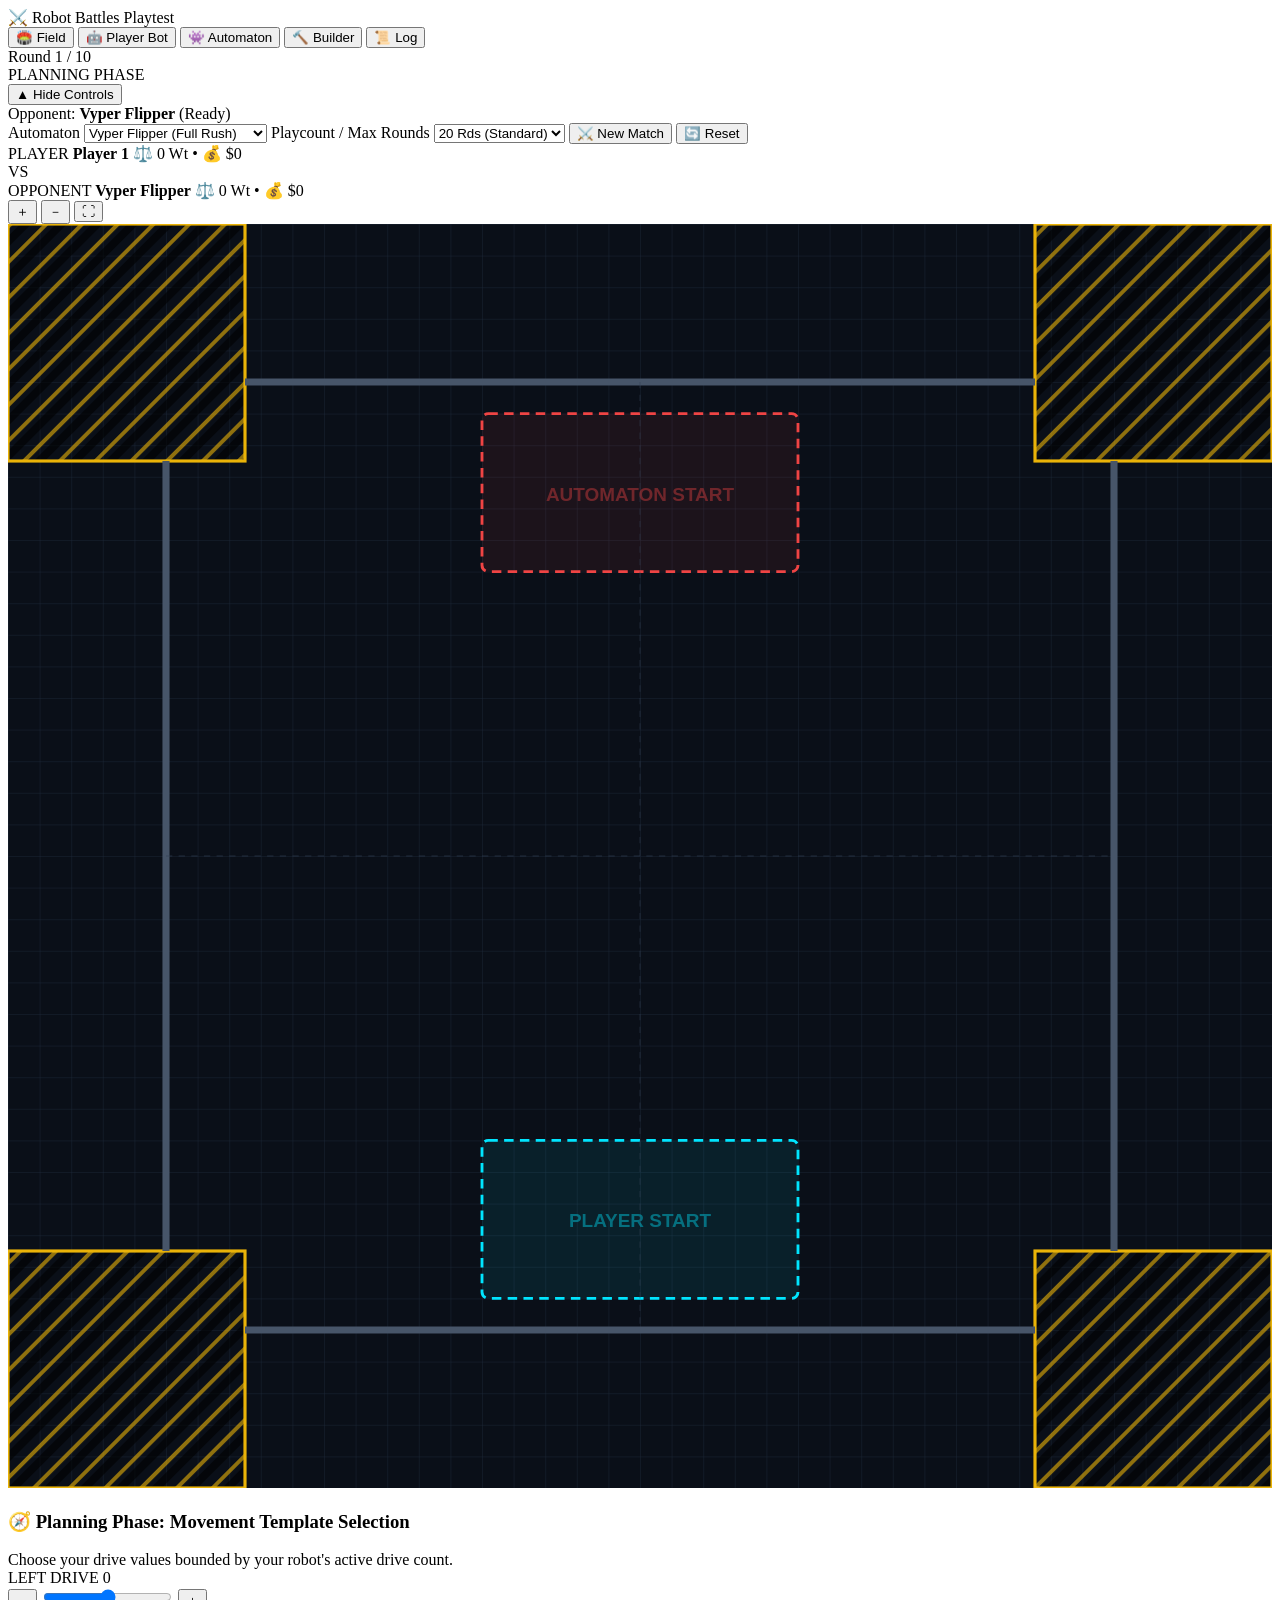
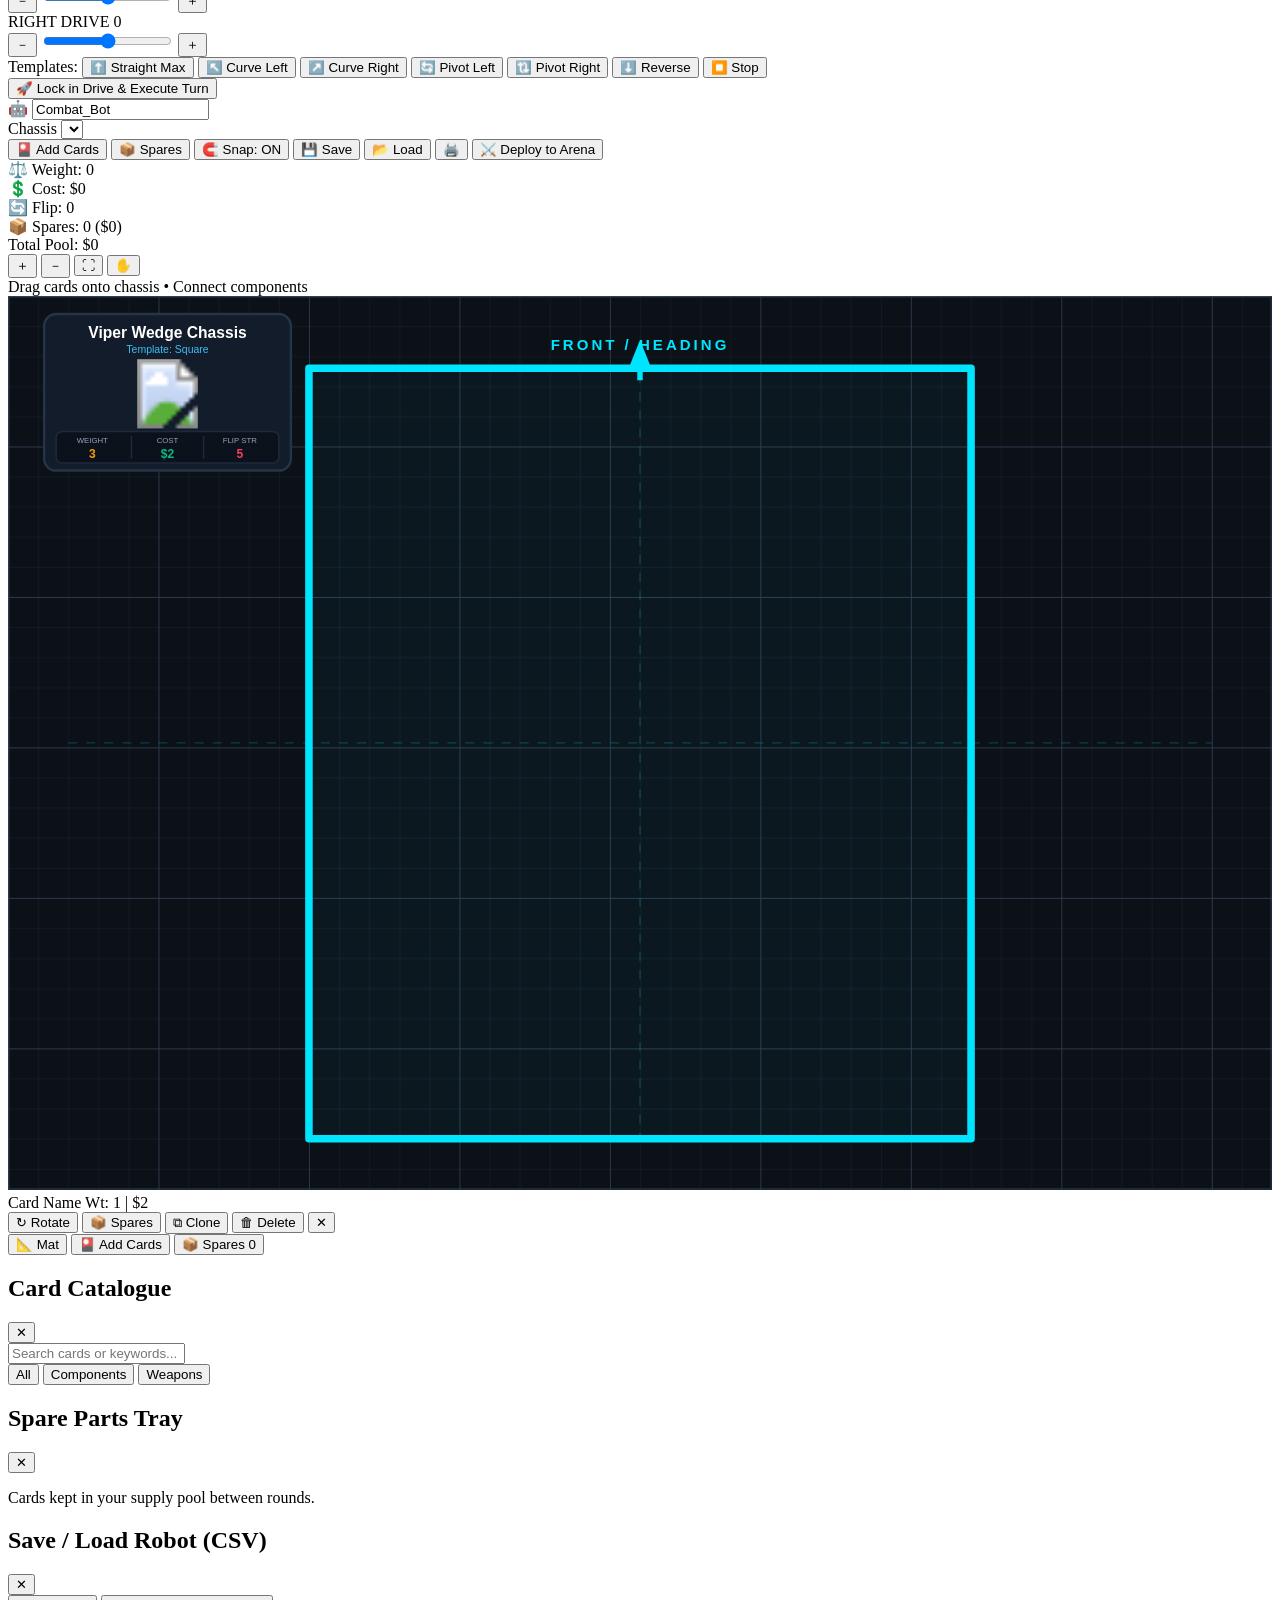
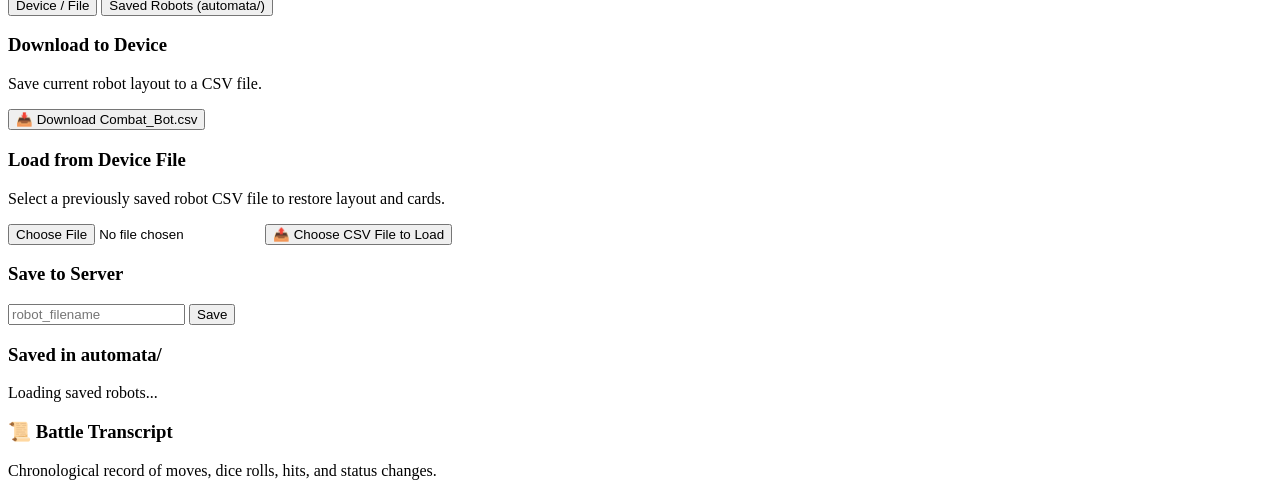
==== playtest/server/static/index.html @ 4a30fa42 "Set match turn count to 20 by default and remove spin up counters when weapon becomes inactive" ====
<!DOCTYPE html>
<html lang="en">
<head>
  <meta charset="UTF-8">
  <meta name="viewport" content="width=device-width, initial-scale=1.0, maximum-scale=1.0, user-scalable=no, viewport-fit=cover">
  <meta name="theme-color" content="#0a0e17">
  <meta name="mobile-web-app-capable" content="yes">
  <meta name="apple-mobile-web-app-capable" content="yes">
  <meta name="apple-mobile-web-app-status-bar-style" content="black-translucent">
  <title>Robot Battles - Combat Robotics Playtest</title>
  <link rel="stylesheet" href="/builder.css">
  <link rel="stylesheet" href="/app.css">
</head>
<body>
  <div id="app" class="app-shell">

    <!-- Top Navigation Bar -->
    <header class="app-header">
      <div class="brand-zone">
        <span class="brand-badge">⚔️ Robot Battles</span>
        <span class="brand-sub">Playtest</span>
      </div>

      <nav class="nav-tabs" id="main-nav">
        <button class="nav-tab active" data-tab="arena">
          <span class="tab-icon">🏟️</span>
          <span class="tab-label">Field</span>
        </button>
        <button class="nav-tab" data-tab="player-robot">
          <span class="tab-icon">🤖</span>
          <span class="tab-label">Player Bot</span>
        </button>
        <button class="nav-tab" data-tab="automaton-robot">
          <span class="tab-icon">👾</span>
          <span class="tab-label">Automaton</span>
        </button>
        <button class="nav-tab" data-tab="builder">
          <span class="tab-icon">🔨</span>
          <span class="tab-label">Builder</span>
        </button>
        <button class="nav-tab" data-tab="log">
          <span class="tab-icon">📜</span>
          <span class="tab-label">Log</span>
        </button>
      </nav>
    </header>

    <!-- Main Views Container -->
    <main class="main-content">

      <!-- ==================== TAB 1: ARENA (FIELD) ==================== -->
      <section class="tab-view active" id="view-arena">
        <!-- Match Status Ribbon -->
        <div class="arena-match-ribbon">
          <div class="ribbon-col">
            <span class="ribbon-round" id="hud-round">Round 1 / 10</span>
            <div id="hud-status">
              <span class="badge badge-success">PLANNING PHASE</span>
            </div>
            <button id="btn-toggle-top-bar" class="btn btn-sm btn-ghost btn-toggle-top" title="Toggle match setup controls">▲ Hide Controls</button>
          </div>

          <div class="ribbon-banner" id="hud-auto-banner">
            <span>Opponent: <strong>Vyper Flipper</strong> (Ready)</span>
          </div>

          <div class="ribbon-actions">
            <label for="auto-select" class="sr-only">Automaton</label>
            <select id="auto-select" class="select-sm" title="Choose Automaton Opponent">
              <option value="Vyper_flipper">Vyper Flipper (Full Rush)</option>
              <option value="Vyper_Spinner">Vyper Spinner (Spin Up)</option>
              <option value="Beater_wide">Beater Wide (Balanced)</option>
              <option value="Nightwing_wide">Nightwing Wide (Balanced)</option>
              <option value="Chonk">Chonk (Spin Up)</option>
            </select>
            <label for="playcount-select" class="sr-only">Playcount / Max Rounds</label>
            <select id="playcount-select" class="select-sm" title="Playcount / Maximum Rounds (Development)">
              <option value="1">1 Rd</option>
              <option value="2">2 Rds</option>
              <option value="3">3 Rds</option>
              <option value="5">5 Rds</option>
              <option value="10">10 Rds</option>
              <option value="15">15 Rds</option>
              <option value="20" selected>20 Rds (Standard)</option>
              <option value="custom">Custom...</option>
            </select>
            <button id="btn-new-match" class="btn btn-sm btn-primary" title="Start new match">⚔️ New Match</button>
            <button id="btn-reset-match" class="btn btn-sm btn-ghost" title="Reset match">🔄 Reset</button>
          </div>
        </div>

        <!-- Match Combatants Specs Bar: Weight, Cost & Inversion Status -->
        <div class="arena-match-bots-bar" id="hud-bots-bar">
          <div class="bot-badge bot-badge-player">
            <div class="bot-info-line">
              <span class="bot-tag bot-tag-p">PLAYER</span>
              <strong class="bot-name" id="hud-pname">Player 1</strong>
              <span class="bot-specs" id="hud-pspecs">⚖️ 0 Wt • 💰 $0</span>
            </div>
            <span class="badge badge-warning pulse-badge" id="hud-pinverted" style="display:none;">⚠️ INVERTED</span>
          </div>
          <div class="match-vs-tag">VS</div>
          <div class="bot-badge bot-badge-auto">
            <div class="bot-info-line">
              <span class="bot-tag bot-tag-a">OPPONENT</span>
              <strong class="bot-name" id="hud-aname">Vyper Flipper</strong>
              <span class="bot-specs" id="hud-aspecs">⚖️ 0 Wt • 💰 $0</span>
            </div>
            <span class="badge badge-warning pulse-badge" id="hud-ainverted" style="display:none;">⚠️ INVERTED</span>
          </div>
        </div>

        <!-- The Arena Stage (800mm x 800mm SVG) -->
        <div class="arena-viewport">
          <div class="arena-zoom-controls">
            <button id="btn-arena-zoom-in" class="btn-zoom" title="Zoom In" aria-label="Zoom In">＋</button>
            <button id="btn-arena-zoom-out" class="btn-zoom" title="Zoom Out" aria-label="Zoom Out">－</button>
            <button id="btn-arena-zoom-fit" class="btn-zoom" title="Fit Arena" aria-label="Fit Arena">⛶</button>
          </div>
          <svg id="arena-svg" viewBox="0 0 800 800" preserveAspectRatio="xMidYMid meet">
            <defs>
              <!-- Floor Grid Pattern -->
              <pattern id="arena-grid-10" width="20" height="20" patternUnits="userSpaceOnUse">
                <path d="M 20 0 L 0 0 0 20" fill="none" stroke="#1e293b" stroke-width="0.5"/>
              </pattern>
              <!-- Hazard Yellow Hatch Pattern -->
              <pattern id="hazard-hatch" width="16" height="16" patternTransform="rotate(45 0 0)" patternUnits="userSpaceOnUse">
                <line x1="0" y1="0" x2="0" y2="16" stroke="#eab308" stroke-width="5" />
                <line x1="8" y1="0" x2="8" y2="16" stroke="#000000" stroke-width="5" />
              </pattern>
              <!-- Robot Heading Markers -->
              <marker id="arrow-player" viewBox="0 0 10 10" refX="5" refY="5" markerWidth="6" markerHeight="6" orient="auto-start-reverse">
                <path d="M 0 1 L 10 5 L 0 9 z" fill="#00e5ff"/>
              </marker>
              <marker id="arrow-automaton" viewBox="0 0 10 10" refX="5" refY="5" markerWidth="6" markerHeight="6" orient="auto-start-reverse">
                <path d="M 0 1 L 10 5 L 0 9 z" fill="#f43f5e"/>
              </marker>
            </defs>

            <!-- 1. Background Arena Floor -->
            <rect x="0" y="0" width="800" height="800" fill="#0a0f18" />
            <rect x="0" y="0" width="800" height="800" fill="url(#arena-grid-10)" />

            <!-- 2. Hazard Pit Zones (4 Yellow Hatched Corners) -->
            <rect x="0" y="0" width="150" height="150" fill="url(#hazard-hatch)" opacity="0.6"/>
            <rect x="650" y="0" width="150" height="150" fill="url(#hazard-hatch)" opacity="0.6"/>
            <rect x="0" y="650" width="150" height="150" fill="url(#hazard-hatch)" opacity="0.6"/>
            <rect x="650" y="650" width="150" height="150" fill="url(#hazard-hatch)" opacity="0.6"/>

            <!-- Pit Outlines -->
            <rect x="0" y="0" width="150" height="150" fill="none" stroke="#eab308" stroke-width="2"/>
            <rect x="650" y="0" width="150" height="150" fill="none" stroke="#eab308" stroke-width="2"/>
            <rect x="0" y="650" width="150" height="150" fill="none" stroke="#eab308" stroke-width="2"/>
            <rect x="650" y="650" width="150" height="150" fill="none" stroke="#eab308" stroke-width="2"/>

            <!-- 3. Red Starting Deployment Zones -->
            <rect x="300" y="120" width="200" height="100" fill="rgba(239, 68, 68, 0.08)" stroke="#ef4444" stroke-width="1.8" stroke-dasharray="6,4" rx="4"/>
            <text x="400" y="175" fill="rgba(239, 68, 68, 0.4)" font-size="12" font-family="sans-serif" font-weight="bold" text-anchor="middle">AUTOMATON START</text>

            <rect x="300" y="580" width="200" height="100" fill="rgba(0, 229, 255, 0.08)" stroke="#00e5ff" stroke-width="1.8" stroke-dasharray="6,4" rx="4"/>
            <text x="400" y="635" fill="rgba(0, 229, 255, 0.4)" font-size="12" font-family="sans-serif" font-weight="bold" text-anchor="middle">PLAYER START</text>

            <!-- 4. Arena Perimeter Walls (Solid Black Lines with Corner Openings) -->
            <line x1="150" y1="100" x2="650" y2="100" stroke="#475569" stroke-width="4.5" />
            <line x1="150" y1="700" x2="650" y2="700" stroke="#475569" stroke-width="4.5" />
            <line x1="100" y1="150" x2="100" y2="650" stroke="#475569" stroke-width="4.5" />
            <line x1="700" y1="150" x2="700" y2="650" stroke="#475569" stroke-width="4.5" />

            <line x1="400" y1="100" x2="400" y2="700" stroke="#334155" stroke-width="0.8" stroke-dasharray="4,4" opacity="0.4"/>
            <line x1="100" y1="400" x2="700" y2="400" stroke="#334155" stroke-width="0.8" stroke-dasharray="4,4" opacity="0.4"/>

            <!-- Dynamic SVG Layers -->
            <g id="layer-templates"></g>
            <g id="layer-ghosts"></g>
            <g id="layer-robots"></g>
            <g id="layer-effects"></g>

          </svg>
        </div>

        <!-- Turn Planning Dock -->
        <div class="turn-planning-dock">
          <div class="planning-header">
            <h3>🧭 Planning Phase: Movement Template Selection</h3>
            <span class="planning-hint">Choose your drive values bounded by your robot's active drive count.</span>
          </div>

          <div class="drive-inputs-grid">
            <!-- Left Drive Control -->
            <div class="drive-control-box">
              <div class="drive-box-head">
                <span class="drive-side-label">LEFT DRIVE</span>
                <span class="drive-number-badge" id="left-drive-val">0</span>
              </div>
              <div class="stepper-row">
                <button class="btn-stepper" id="btn-left-minus">－</button>
                <input type="range" id="left-drive-slider" class="drive-slider" min="-3" max="3" value="0" step="1">
                <button class="btn-stepper" id="btn-left-plus">＋</button>
              </div>
            </div>

            <!-- Right Drive Control -->
            <div class="drive-control-box">
              <div class="drive-box-head">
                <span class="drive-side-label">RIGHT DRIVE</span>
                <span class="drive-number-badge" id="right-drive-val">0</span>
              </div>
              <div class="stepper-row">
                <button class="btn-stepper" id="btn-right-minus">－</button>
                <input type="range" id="right-drive-slider" class="drive-slider" min="-3" max="3" value="0" step="1">
                <button class="btn-stepper" id="btn-right-plus">＋</button>
              </div>
            </div>
          </div>

          <!-- Quick Template Preset Tracks -->
          <div class="presets-row">
            <span class="preset-label">Templates:</span>
            <button class="btn-preset" data-preset="forward">⬆️ Straight Max</button>
            <button class="btn-preset" data-preset="curve-left">↖️ Curve Left</button>
            <button class="btn-preset" data-preset="curve-right">↗️ Curve Right</button>
            <button class="btn-preset" data-preset="pivot-left">🔄 Pivot Left</button>
            <button class="btn-preset" data-preset="pivot-right">🔃 Pivot Right</button>
            <button class="btn-preset" data-preset="reverse">⬇️ Reverse</button>
            <button class="btn-preset" data-preset="stop">⏹️ Stop</button>
          </div>

          <!-- Execute Button -->
          <div class="execute-row">
            <button id="btn-execute-turn" class="btn btn-big btn-primary">
              🚀 Lock in Drive & Execute Turn
            </button>
          </div>
        </div>
      </section>

      <!-- ==================== TAB 2: PLAYER BOT ==================== -->
      <section class="tab-view" id="view-player-robot">
        <div id="player-robot-container" class="robot-view-scroll"></div>
      </section>

      <!-- ==================== TAB 3: AUTOMATON BOT ==================== -->
      <section class="tab-view" id="view-automaton-robot">
        <div id="automaton-robot-container" class="robot-view-scroll"></div>
      </section>

      <!-- ==================== TAB 4: BUILDER (EMBEDDED STANDALONE BUILDER) ==================== -->
      <section class="tab-view" id="view-builder">
        <div class="embedded-builder-root">
          <!-- Builder Top Bar -->
          <header class="top-bar">
            <div class="top-row-main">
              <div class="brand-zone">
                <span class="brand-icon">🤖</span>
                <input type="text" id="robot-name-input" class="robot-name-input" value="Combat_Bot" placeholder="Robot Name" spellcheck="false" title="Robot Name">
              </div>

              <div class="chassis-selector-zone">
                <label for="chassis-select" class="sr-only">Chassis</label>
                <select id="chassis-select" class="chassis-select" title="Choose Chassis Template"></select>
              </div>

              <div class="header-actions">
                <button id="btn-top-catalogue" class="btn btn-tool" title="Open Card Catalogue">
                  <span class="icon">🎴</span>
                  <span class="label">Add Cards</span>
                </button>
                <button id="btn-top-spares" class="btn btn-tool" title="Open Spare Parts Tray">
                  <span class="icon">📦</span>
                  <span class="label">Spares</span>
                </button>
                <button id="btn-snap-toggle" class="btn btn-tool active" title="Toggle Grid Snapping">
                  <span class="icon">🧲</span>
                  <span class="label">Snap: ON</span>
                </button>
                <button id="btn-save-modal" class="btn btn-secondary" title="Save Robot CSV">
                  <span class="icon">💾</span>
                  <span class="label">Save</span>
                </button>
                <button id="btn-load-modal" class="btn btn-secondary" title="Load Robot CSV">
                  <span class="icon">📂</span>
                  <span class="label">Load</span>
                </button>
                <button id="btn-print-sheet" class="btn btn-icon-only" title="Open Printable A3 Mat">
                  🖨️
                </button>
                <!-- Dedicated Deploy to Arena Button -->
                <button id="btn-deploy-to-arena" class="btn btn-primary btn-deploy-arena" title="Deploy robot directly to battle">
                  ⚔️ Deploy to Arena
                </button>
              </div>
            </div>

            <!-- Live Stats Ticker -->
            <div class="stats-bar">
              <div class="stat-badge stat-weight" title="Active Robot Weight (Chassis + Placed Cards)">
                <span class="stat-icon">⚖️</span>
                <span class="stat-label">Weight:</span>
                <span id="stat-weight-val" class="stat-value">0</span>
              </div>
              <div class="stat-badge stat-cost" title="Active Robot Cost (Chassis + Placed Cards)">
                <span class="stat-icon">💲</span>
                <span class="stat-label">Cost:</span>
                <span id="stat-cost-val" class="stat-value">$0</span>
              </div>
              <div class="stat-badge stat-flip" title="Chassis Flip Strength">
                <span class="stat-icon">🔄</span>
                <span class="stat-label">Flip:</span>
                <span id="stat-flip-val" class="stat-value">0</span>
              </div>
              <div class="stat-badge stat-spares" id="badge-spares-toggle" title="Click to open Spare Parts Tray">
                <span class="stat-icon">📦</span>
                <span class="stat-label">Spares:</span>
                <span id="stat-spares-count" class="stat-value">0</span>
                <span id="stat-spares-cost" class="stat-sub">($0)</span>
              </div>
              <div class="stat-badge stat-deck-total" title="Total Budget (Active Cost + Spares Cost)">
                <span class="stat-label">Total Pool:</span>
                <span id="stat-total-pool-val" class="stat-value">$0</span>
              </div>
            </div>
          </header>

          <!-- Main Workspace: Interactive A3 Mat Viewport -->
          <div class="workspace-area">
            <div id="canvas-container" class="canvas-container">
              <!-- Floating Canvas Controls -->
              <div class="canvas-controls">
                <button id="btn-zoom-in" class="ctrl-btn" title="Zoom In">＋</button>
                <button id="btn-zoom-out" class="ctrl-btn" title="Zoom Out">－</button>
                <button id="btn-zoom-fit" class="ctrl-btn" title="Fit A3 Sheet">⛶</button>
                <button id="btn-pan-toggle" class="ctrl-btn" title="Toggle Pan Mode">✋</button>
              </div>

              <!-- Touch/Hint info overlay -->
              <div id="hint-overlay" class="hint-overlay">
                <span>Drag cards onto chassis • Connect components</span>
              </div>

              <!-- The Interactive SVG Stage representing A3 Landscape (420mm x 297mm) -->
              <svg id="mat-svg" class="mat-svg" viewBox="0 0 420 297" preserveAspectRatio="xMidYMid meet">
                <defs>
                  <pattern id="ui-grid-10" width="10" height="10" patternUnits="userSpaceOnUse">
                    <path d="M 10 0 L 0 0 0 10" fill="none" stroke="#253041" stroke-width="0.3" opacity="0.7"/>
                  </pattern>
                  <pattern id="ui-grid-50" width="50" height="50" patternUnits="userSpaceOnUse">
                    <rect width="50" height="50" fill="url(#ui-grid-10)"/>
                    <path d="M 50 0 L 0 0 0 50" fill="none" stroke="#334155" stroke-width="0.6" opacity="0.8"/>
                  </pattern>
                  <marker id="arrow-front" viewBox="0 0 10 10" refX="5" refY="5" markerWidth="6" markerHeight="6" orient="auto-start-reverse">
                    <path d="M 0 1 L 10 5 L 0 9 z" fill="#00e5ff"/>
                  </marker>
                  <filter id="card-shadow" x="-10%" y="-10%" width="125%" height="125%">
                    <feDropShadow dx="0" dy="1.5" stdDeviation="1.5" flood-color="#000000" flood-opacity="0.6"/>
                  </filter>
                  <filter id="conn-glow" x="-20%" y="-20%" width="140%" height="140%">
                    <feDropShadow dx="0" dy="0" stdDeviation="2.5" flood-color="#10b981" flood-opacity="0.9"/>
                  </filter>
                </defs>

                <!-- A3 Sheet Background Layer -->
                <g id="layer-sheet">
                  <rect id="sheet-bg" x="0" y="0" width="420" height="297" fill="#0c1017" stroke="#1e293b" stroke-width="1.2"/>
                  <rect id="sheet-grid" x="0" y="0" width="420" height="297" fill="url(#ui-grid-50)"/>
                  <line x1="210" y1="20" x2="210" y2="280" stroke="#00e5ff" stroke-width="0.3" stroke-dasharray="3,3" opacity="0.3"/>
                  <line x1="20" y1="148.5" x2="400" y2="148.5" stroke="#00e5ff" stroke-width="0.3" stroke-dasharray="3,3" opacity="0.3"/>
                </g>

                <!-- Chassis Template Shape Layer -->
                <g id="layer-chassis">
                  <polygon id="chassis-poly" points="100,24 320,24 320,280 100,280" fill="rgba(0, 229, 255, 0.04)" stroke="#00e5ff" stroke-width="2.5" stroke-linejoin="round"/>
                  <g id="chassis-heading" transform="translate(210, 20)">
                    <line x1="0" y1="8" x2="0" y2="0" stroke="#00e5ff" stroke-width="1.8" marker-end="url(#arrow-front)"/>
                    <text x="0" y="-2" fill="#00e5ff" font-family="sans-serif" font-size="5" font-weight="bold" text-anchor="middle" letter-spacing="1">FRONT / HEADING</text>
                  </g>
                  <g id="chassis-plate" transform="translate(12, 6)">
                    <rect x="0" y="0" width="82" height="52" rx="4" fill="#131c2a" stroke="#253549" stroke-width="0.8"/>
                    <text id="plate-name" x="41" y="8" fill="#ffffff" font-family="sans-serif" font-size="5.2" font-weight="bold" text-anchor="middle">Viper Wedge Chassis</text>
                    <text id="plate-template" x="41" y="13" fill="#38bdf8" font-family="sans-serif" font-size="3.5" text-anchor="middle">Template: Square</text>
                    <image id="plate-image" href="/components/kits_and_chassis/viper-combat-robot-kit-base.jpg" x="4" y="15" width="74" height="23" preserveAspectRatio="xMidYMid meet"/>
                    <g transform="translate(4, 39)">
                      <rect x="0" y="0" width="74" height="10.5" rx="2" fill="#0c121c" stroke="#1e293b" stroke-width="0.5"/>
                      <text x="12" y="4" fill="#94a3b8" font-family="sans-serif" font-size="2.6" text-anchor="middle">WEIGHT</text>
                      <text id="plate-weight" x="12" y="8.8" fill="#f59e0b" font-family="sans-serif" font-size="4" font-weight="bold" text-anchor="middle">3</text>
                      <line x1="25" y1="1.5" x2="25" y2="9" stroke="#1e293b" stroke-width="0.5"/>
                      <text x="37" y="4" fill="#94a3b8" font-family="sans-serif" font-size="2.6" text-anchor="middle">COST</text>
                      <text id="plate-cost" x="37" y="8.8" fill="#10b981" font-family="sans-serif" font-size="4" font-weight="bold" text-anchor="middle">$2</text>
                      <line x1="49" y1="1.5" x2="49" y2="9" stroke="#1e293b" stroke-width="0.5"/>
                      <text x="61" y="4" fill="#94a3b8" font-family="sans-serif" font-size="2.6" text-anchor="middle">FLIP STR</text>
                      <text id="plate-flip" x="61" y="8.8" fill="#f43f5e" font-family="sans-serif" font-size="4" font-weight="bold" text-anchor="middle">5</text>
                    </g>
                  </g>
                </g>

                <!-- Touching Connections Layer -->
                <g id="layer-connections"></g>

                <!-- Placed Cards Layer -->
                <g id="layer-cards"></g>

                <!-- Selection & Drag Feedback Layer -->
                <g id="layer-interaction"></g>
              </svg>
            </div>

            <!-- Selected Card Floating Inspector -->
            <div id="card-inspector" class="card-inspector hidden">
              <div class="inspector-card-info">
                <span id="inspector-card-name" class="inspector-title">Card Name</span>
                <span id="inspector-card-stats" class="inspector-meta">Wt: 1 | $2</span>
              </div>
              <div class="inspector-actions">
                <button id="btn-rotate-card" class="btn btn-action" title="Rotate 90 Degrees Clockwise">
                  <span class="icon">↻</span>
                  <span class="label">Rotate</span>
                </button>
                <button id="btn-to-spares" class="btn btn-action" title="Move Card to Spare Parts Tray">
                  <span class="icon">📦</span>
                  <span class="label">Spares</span>
                </button>
                <button id="btn-dup-card" class="btn btn-action" title="Duplicate Card">
                  <span class="icon">⧉</span>
                  <span class="label">Clone</span>
                </button>
                <button id="btn-del-card" class="btn btn-danger" title="Remove Card">
                  <span class="icon">🗑</span>
                  <span class="label">Delete</span>
                </button>
                <button id="btn-close-inspector" class="btn btn-icon-only" title="Deselect">
                  ✕
                </button>
              </div>
            </div>
          </div>

          <!-- Bottom Navigation Bar for Builder Drawers -->
          <nav class="bottom-nav">
            <button id="tab-btn-canvas" class="nav-tab active">
              <span class="tab-icon">📐</span>
              <span class="tab-label">Mat</span>
            </button>
            <button id="tab-btn-catalogue" class="nav-tab">
              <span class="tab-icon">🎴</span>
              <span class="tab-label">Add Cards</span>
            </button>
            <button id="tab-btn-spares" class="nav-tab">
              <span class="tab-icon">📦</span>
              <span class="tab-label">Spares</span>
              <span id="nav-spares-badge" class="nav-badge">0</span>
            </button>
          </nav>

          <!-- Card Catalogue Drawer -->
          <aside id="drawer-catalogue" class="drawer">
            <div class="drawer-header">
              <div class="drawer-title-row">
                <h2>Card Catalogue</h2>
                <button id="btn-close-catalogue" class="btn btn-icon-only drawer-close-btn" title="Close Catalogue">✕</button>
              </div>
              <div class="drawer-filter-bar">
                <input type="text" id="card-search-input" class="search-input" placeholder="Search cards or keywords..." spellcheck="false">
                <div class="category-pills">
                  <button class="pill-btn active" data-category="all">All</button>
                  <button class="pill-btn" data-category="component">Components</button>
                  <button class="pill-btn" data-category="weapon">Weapons</button>
                </div>
              </div>
            </div>
            <div id="catalogue-list" class="drawer-content card-grid"></div>
          </aside>

          <!-- Spare Parts Drawer -->
          <aside id="drawer-spares" class="drawer">
            <div class="drawer-header">
              <div class="drawer-title-row">
                <h2>Spare Parts Tray</h2>
                <button id="btn-close-spares" class="btn btn-icon-only drawer-close-btn" title="Close Spares">✕</button>
              </div>
              <p class="drawer-subtitle">Cards kept in your supply pool between rounds.</p>
            </div>
            <div id="spares-list" class="drawer-content spares-grid"></div>
          </aside>

          <!-- Save / Load Modal Dialog -->
          <div id="modal-storage" class="modal-backdrop hidden">
            <div class="modal-box">
              <div class="modal-header">
                <h2 id="modal-storage-title">Save / Load Robot (CSV)</h2>
                <button id="btn-close-modal" class="btn btn-icon-only" title="Close Dialog">✕</button>
              </div>
              <div class="modal-tabs">
                <button id="tab-file-ops" class="modal-tab-btn active">Device / File</button>
                <button id="tab-server-ops" class="modal-tab-btn">Saved Robots (automata/)</button>
              </div>

              <!-- Tab 1: File import/export -->
              <div id="panel-file-ops" class="modal-panel active">
                <div class="file-op-section">
                  <h3>Download to Device</h3>
                  <p>Save current robot layout to a CSV file.</p>
                  <button id="btn-download-csv" class="btn btn-primary btn-block">
                    📥 Download <span id="download-filename-lbl">Combat_Bot.csv</span>
                  </button>
                </div>

                <div class="file-op-section">
                  <h3>Load from Device File</h3>
                  <p>Select a previously saved robot CSV file to restore layout and cards.</p>
                  <input type="file" id="file-upload-input" accept=".csv,text/csv" class="hidden-file-input">
                  <button id="btn-trigger-upload" class="btn btn-secondary btn-block">
                    📤 Choose CSV File to Load
                  </button>
                </div>
              </div>

              <!-- Tab 2: Server automata/ directory -->
              <div id="panel-server-ops" class="modal-panel">
                <div class="server-save-section">
                  <h3>Save to Server</h3>
                  <div class="save-input-row">
                    <input type="text" id="server-save-name" placeholder="robot_filename" class="text-input" spellcheck="false">
                    <button id="btn-server-save" class="btn btn-primary">Save</button>
                  </div>
                </div>

                <div class="server-list-section">
                  <h3>Saved in automata/</h3>
                  <div id="saved-robots-list" class="saved-robots-list">
                    <div class="empty-notice">Loading saved robots...</div>
                  </div>
                </div>
              </div>
            </div>
          </div>
        </div>
      </section>

      <!-- ==================== TAB 5: COMBAT LOG ==================== -->
      <section class="tab-view" id="view-log">
        <div class="log-panel-header">
          <h3>📜 Battle Transcript</h3>
          <span class="log-subtitle">Chronological record of moves, dice rolls, hits, and status changes.</span>
        </div>
        <div id="combat-log-container" class="combat-log-list"></div>
      </section>

    </main>
  </div>

  <script type="module" src="/js/app.js"></script>
</body>
</html>
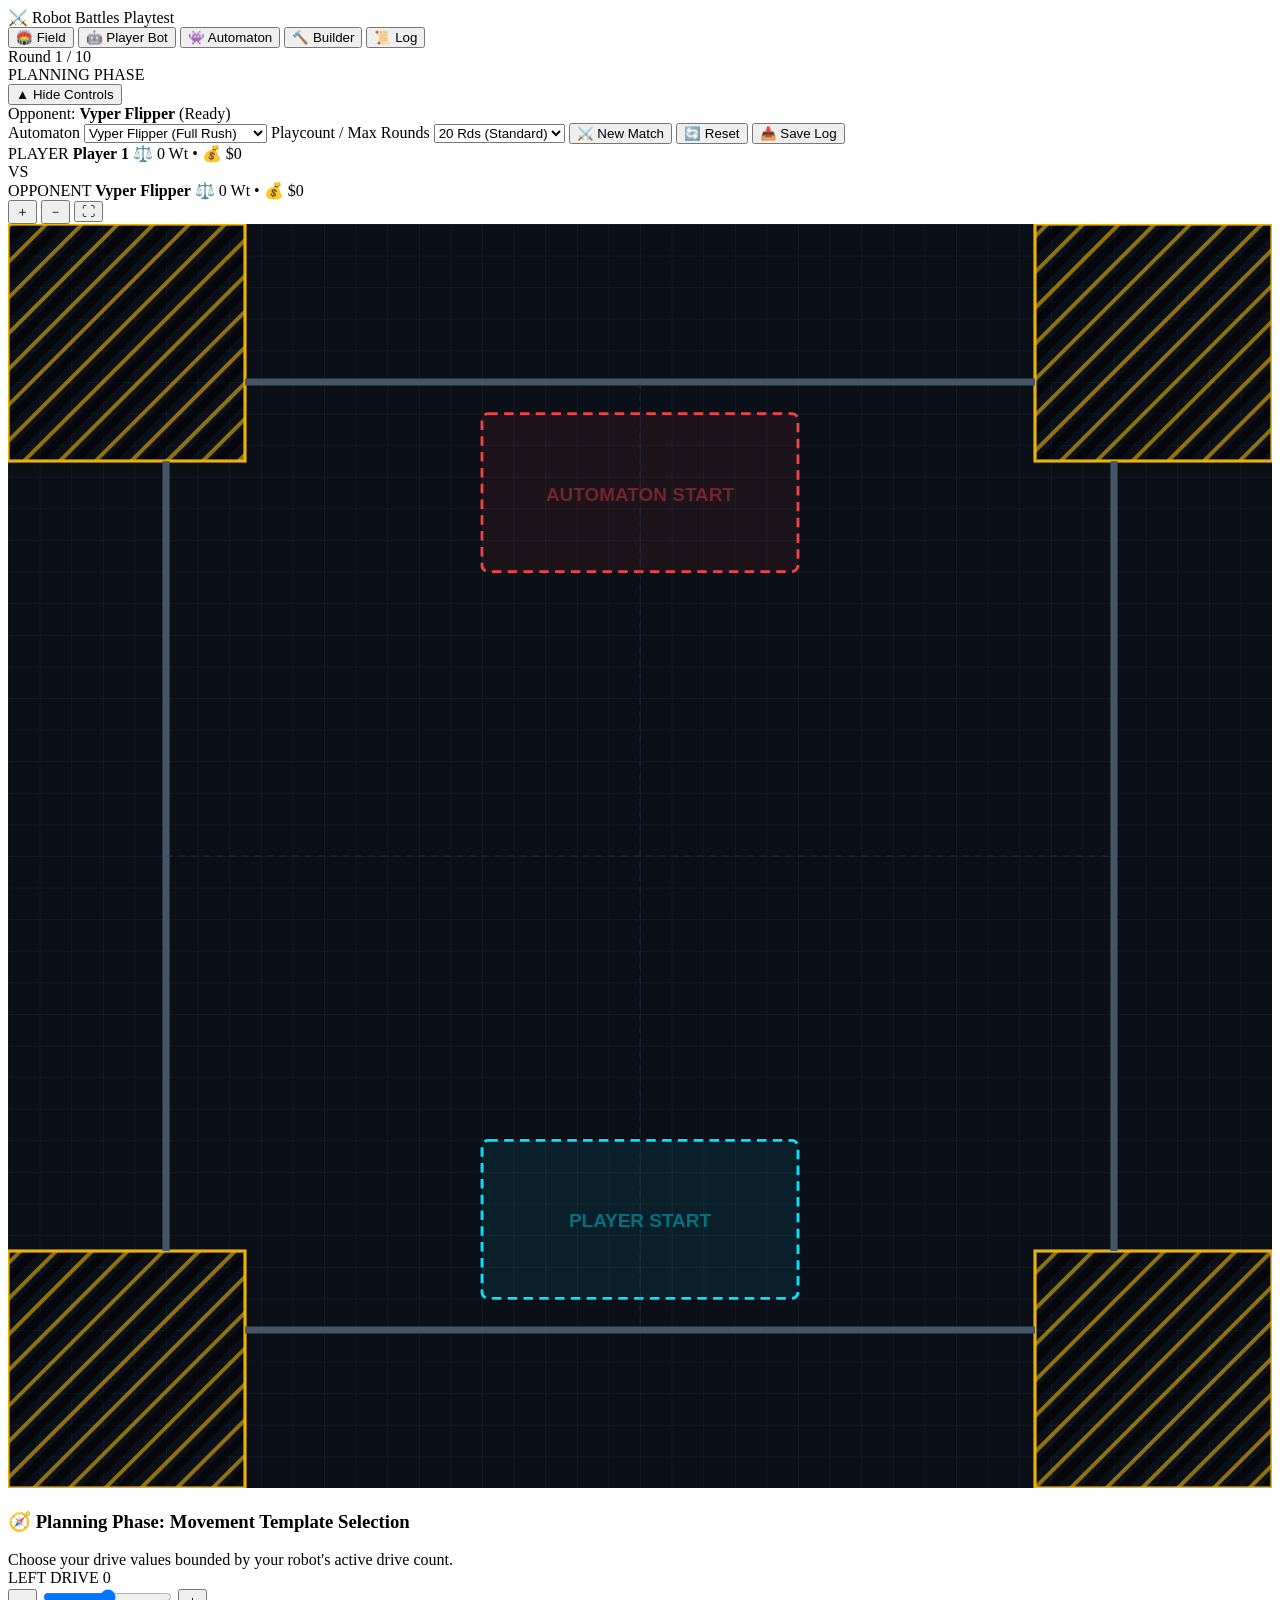
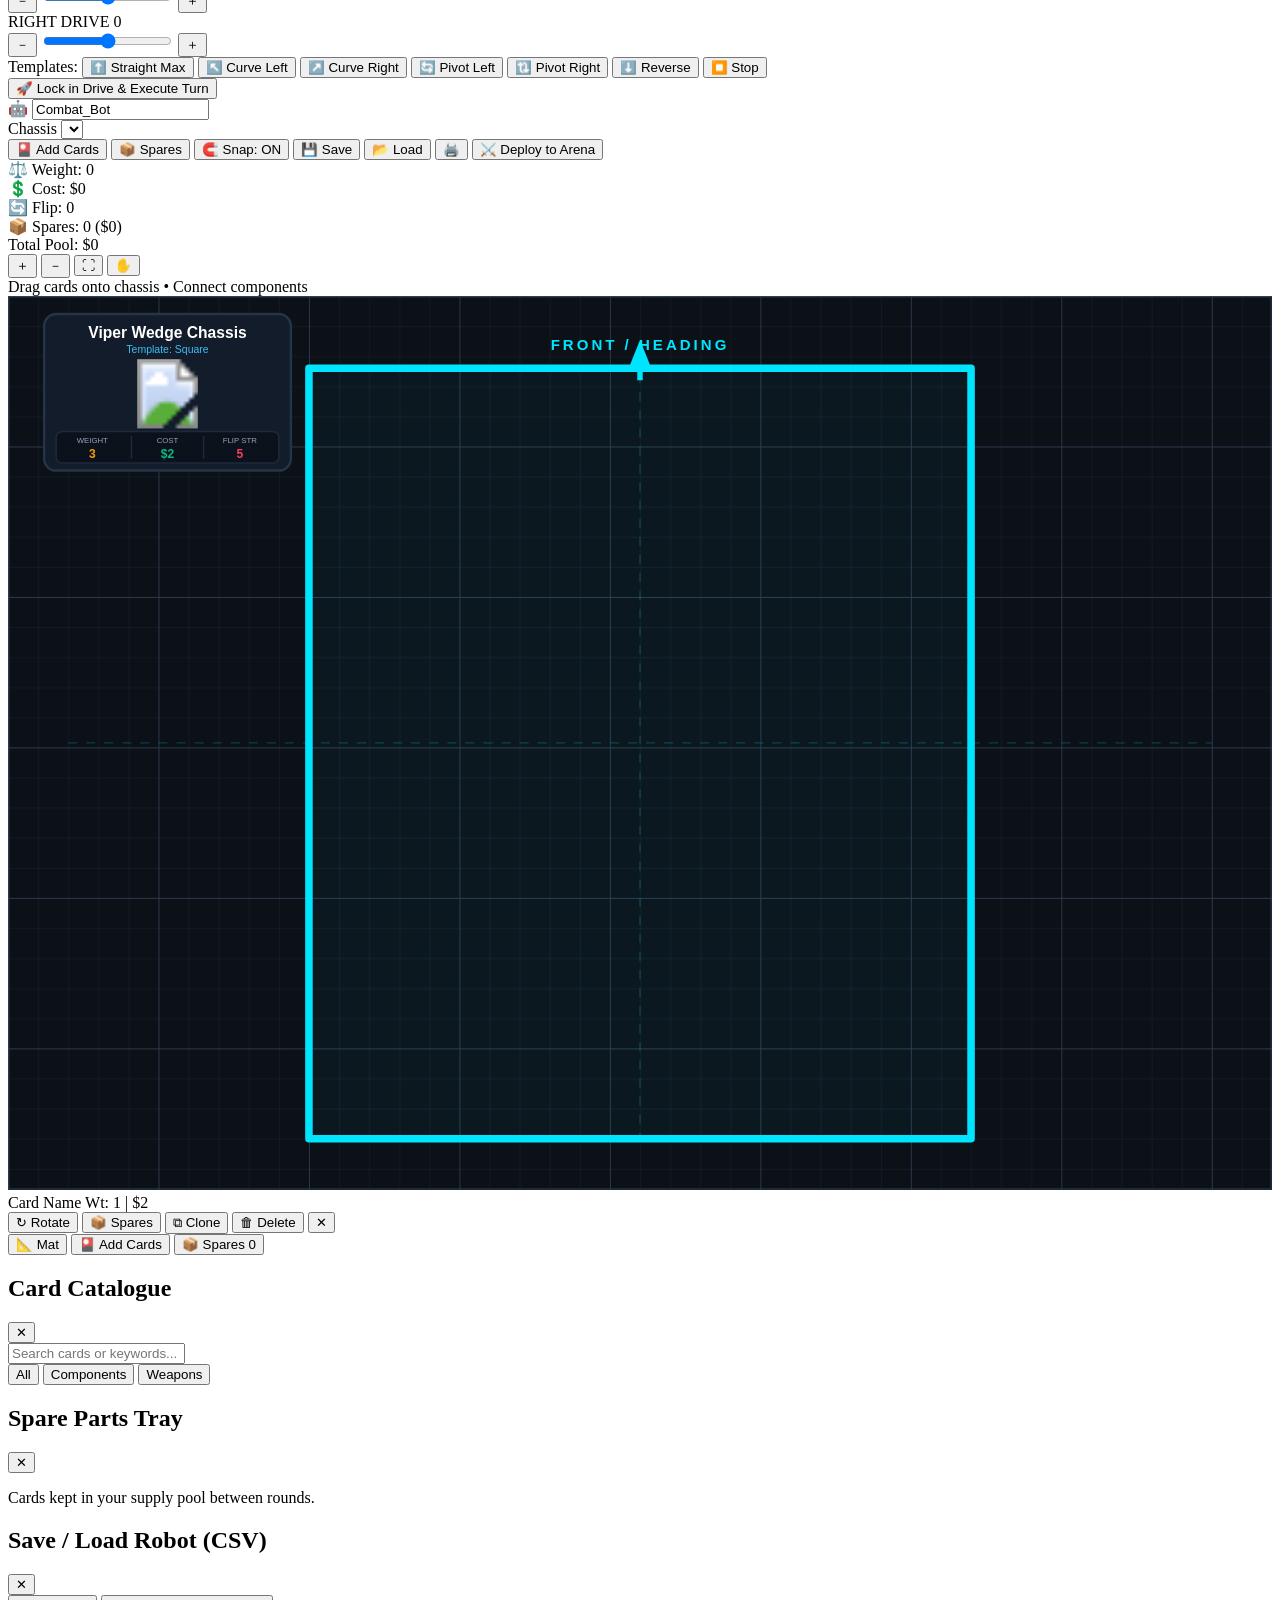
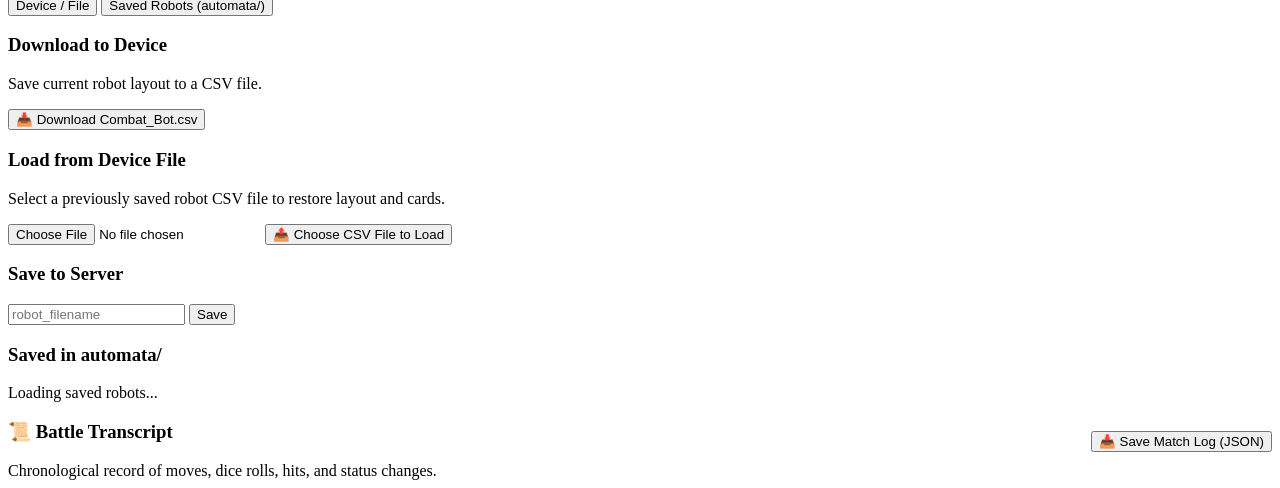
==== commit 7237c80a: "Update keywords section, forks rework, 5-step inertial contact, fix contact positioning, and add mat" ====
--- a/playtest/server/static/index.html
+++ b/playtest/server/static/index.html
@@ -86,6 +86,7 @@
             </select>
             <button id="btn-new-match" class="btn btn-sm btn-primary" title="Start new match">⚔️ New Match</button>
             <button id="btn-reset-match" class="btn btn-sm btn-ghost" title="Reset match">🔄 Reset</button>
+            <button id="btn-export-log" class="btn btn-sm btn-ghost" title="Save match log for bug reporting">📥 Save Log</button>
           </div>
         </div>
 
@@ -537,9 +538,12 @@
 
       <!-- ==================== TAB 5: COMBAT LOG ==================== -->
       <section class="tab-view" id="view-log">
-        <div class="log-panel-header">
-          <h3>📜 Battle Transcript</h3>
-          <span class="log-subtitle">Chronological record of moves, dice rolls, hits, and status changes.</span>
+        <div class="log-panel-header" style="display: flex; justify-content: space-between; align-items: center;">
+          <div>
+            <h3>📜 Battle Transcript</h3>
+            <span class="log-subtitle">Chronological record of moves, dice rolls, hits, and status changes.</span>
+          </div>
+          <button id="btn-export-log-tab" class="btn btn-sm btn-ghost" title="Save match log with positions and states for bug reporting">📥 Save Match Log (JSON)</button>
         </div>
         <div id="combat-log-container" class="combat-log-list"></div>
       </section>
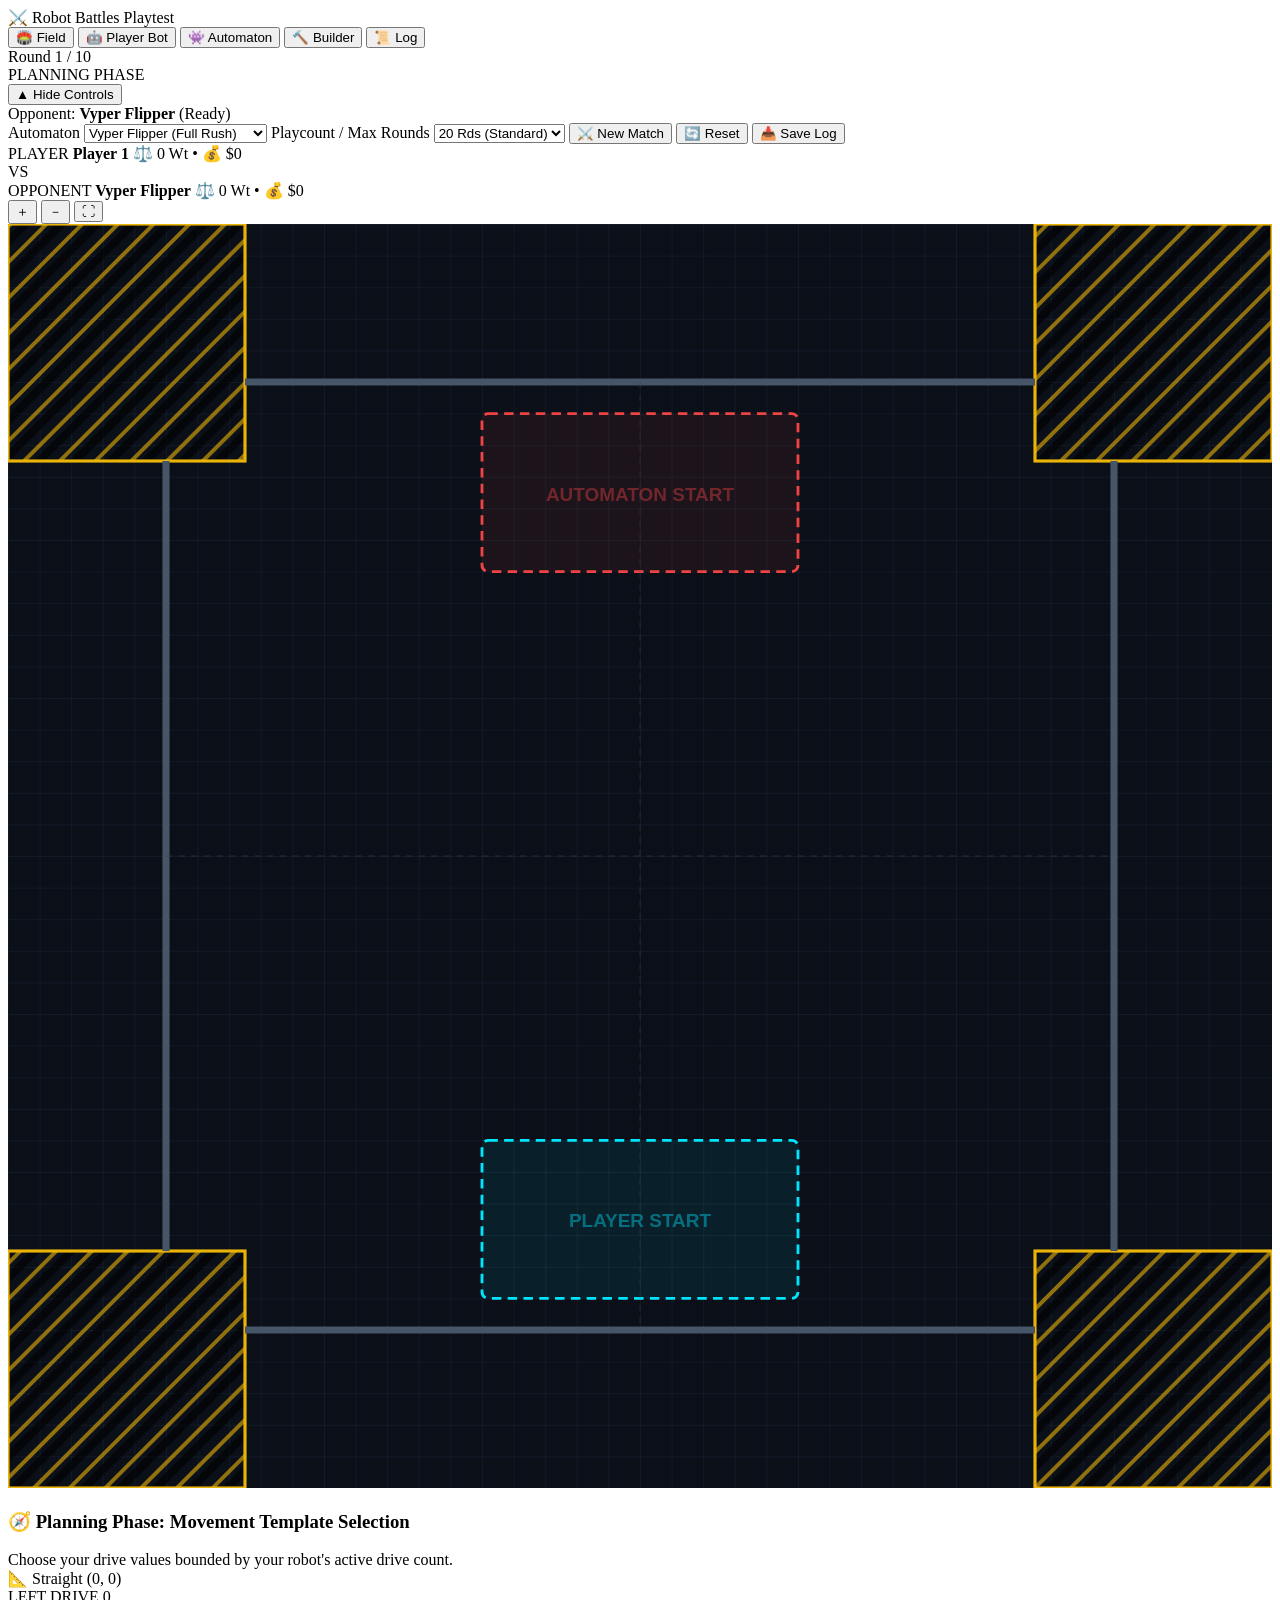
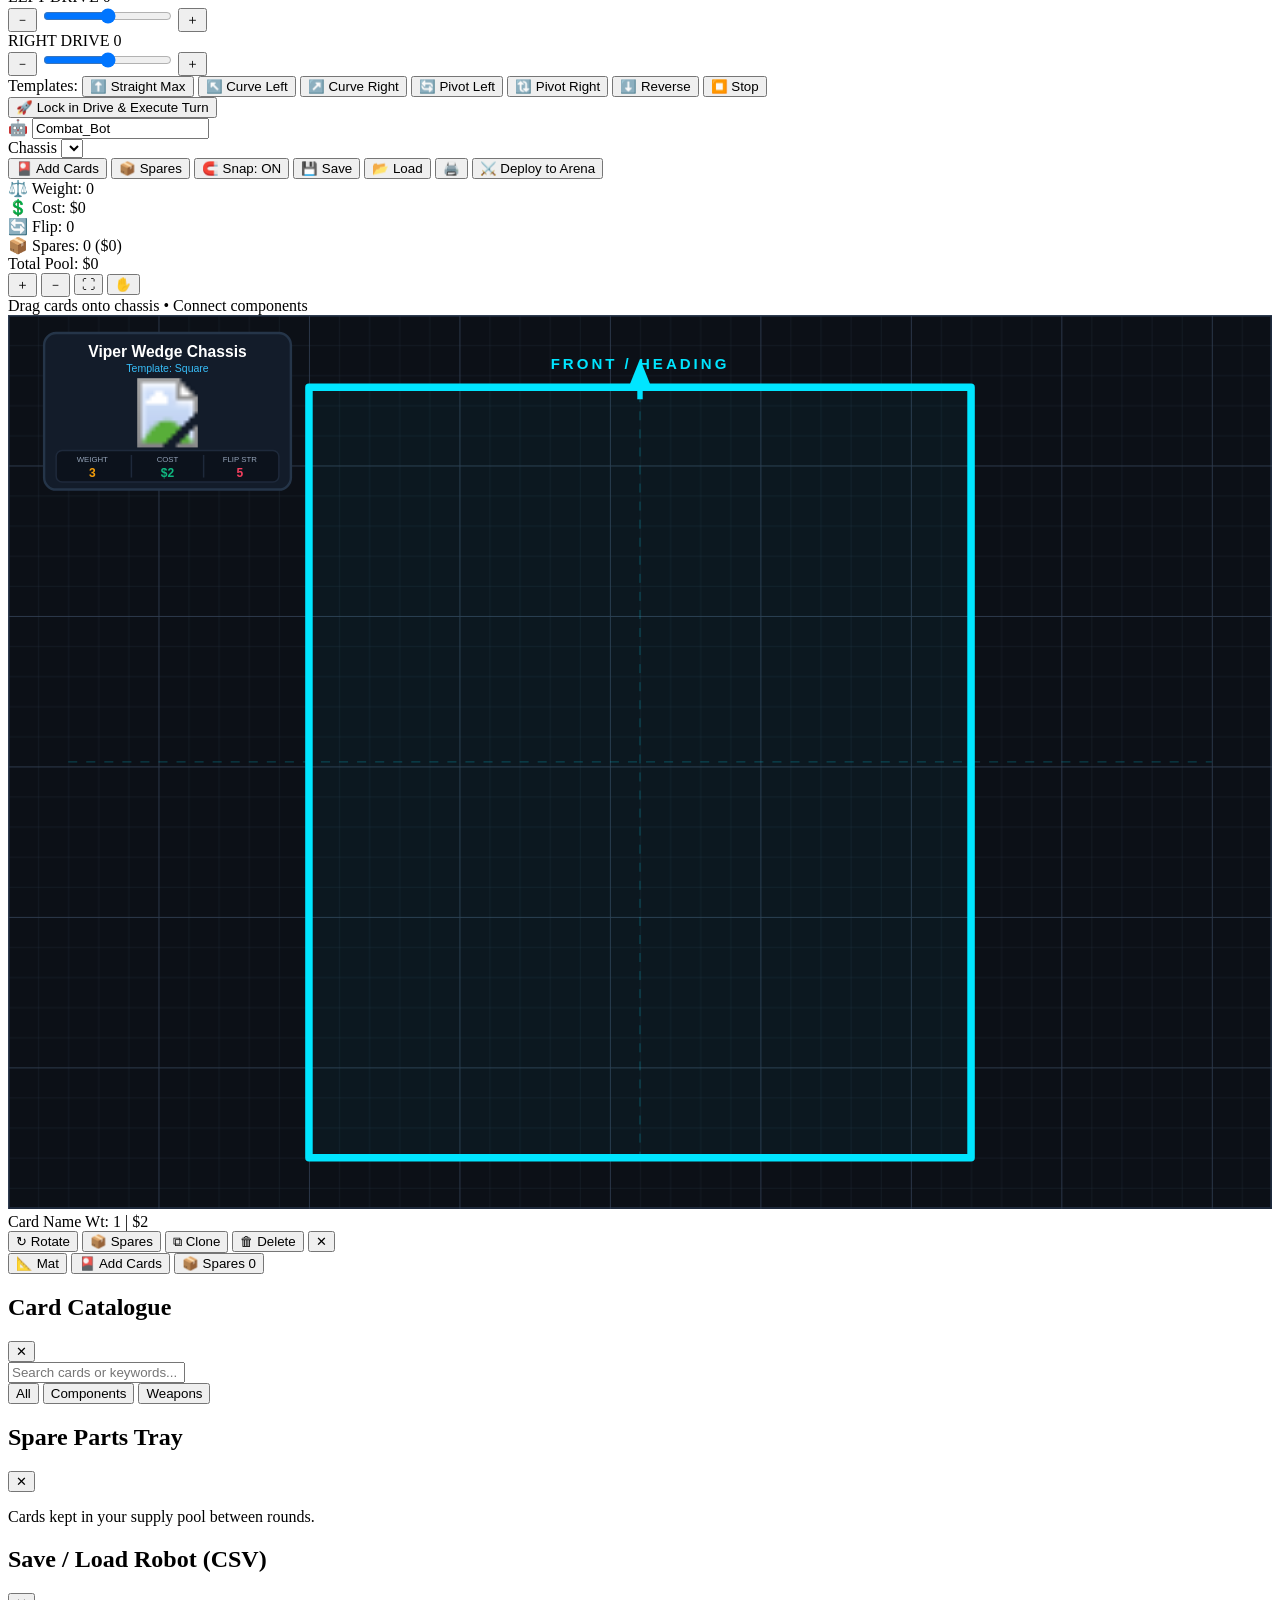
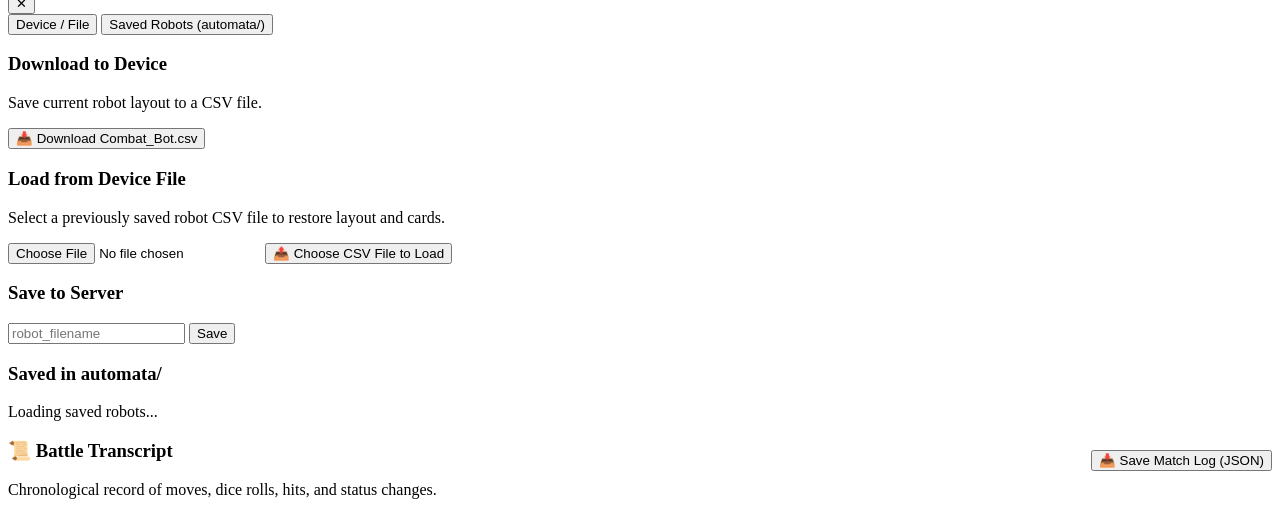
==== commit f7a1944c: "Integrate physical movement templates into playtest app movement and visualization" ====
--- a/playtest/server/static/index.html
+++ b/playtest/server/static/index.html
@@ -7,7 +7,7 @@
   <meta name="mobile-web-app-capable" content="yes">
   <meta name="apple-mobile-web-app-capable" content="yes">
   <meta name="apple-mobile-web-app-status-bar-style" content="black-translucent">
-  <title>Robot Battles - Combat Robotics Playtest</title>
+  <title>Robot Battles - Playtest</title>
   <link rel="stylesheet" href="/builder.css">
   <link rel="stylesheet" href="/app.css">
 </head>
@@ -182,8 +182,11 @@
         <!-- Turn Planning Dock -->
         <div class="turn-planning-dock">
           <div class="planning-header">
-            <h3>🧭 Planning Phase: Movement Template Selection</h3>
-            <span class="planning-hint">Choose your drive values bounded by your robot's active drive count.</span>
+            <div class="planning-title-col">
+              <h3>🧭 Planning Phase: Movement Template Selection</h3>
+              <span class="planning-hint">Choose your drive values bounded by your robot's active drive count.</span>
+            </div>
+            <div id="planning-template-badge" class="planning-template-badge">📐 Straight (0, 0)</div>
           </div>
 
           <div class="drive-inputs-grid">
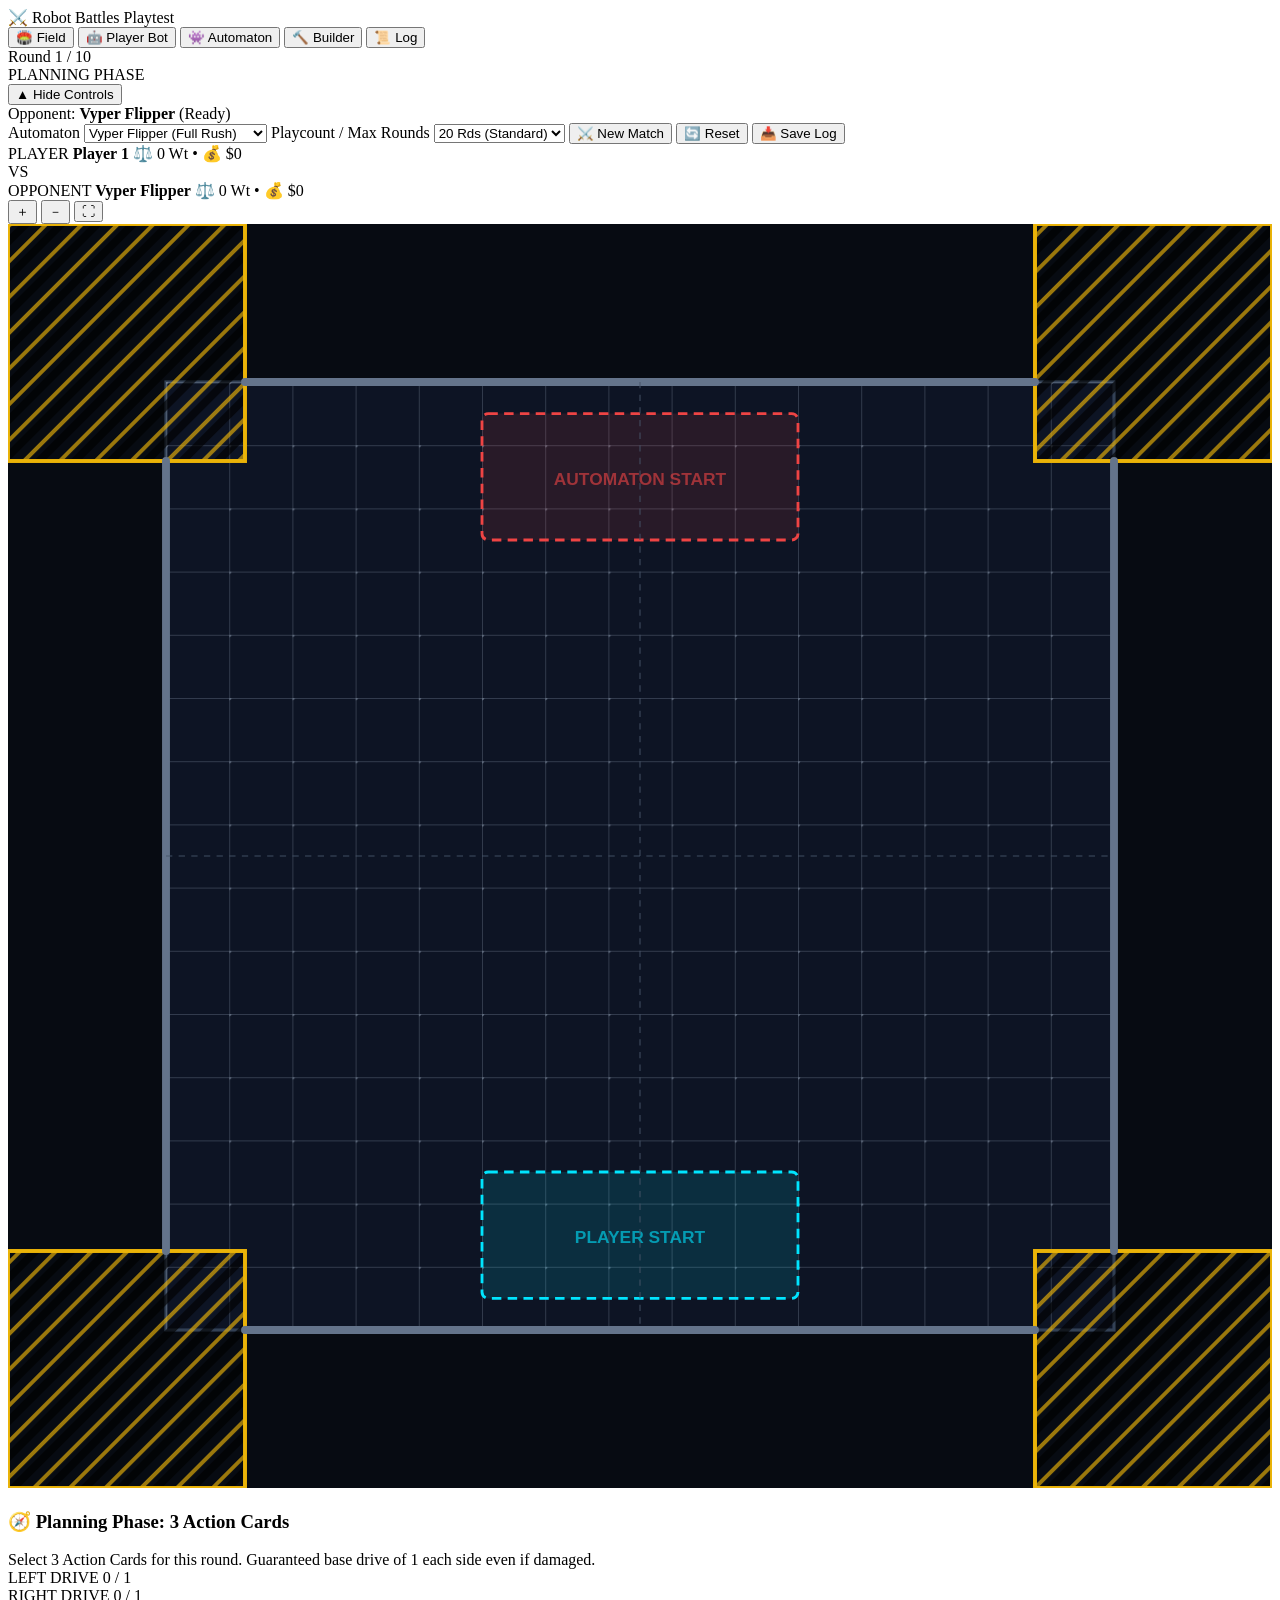
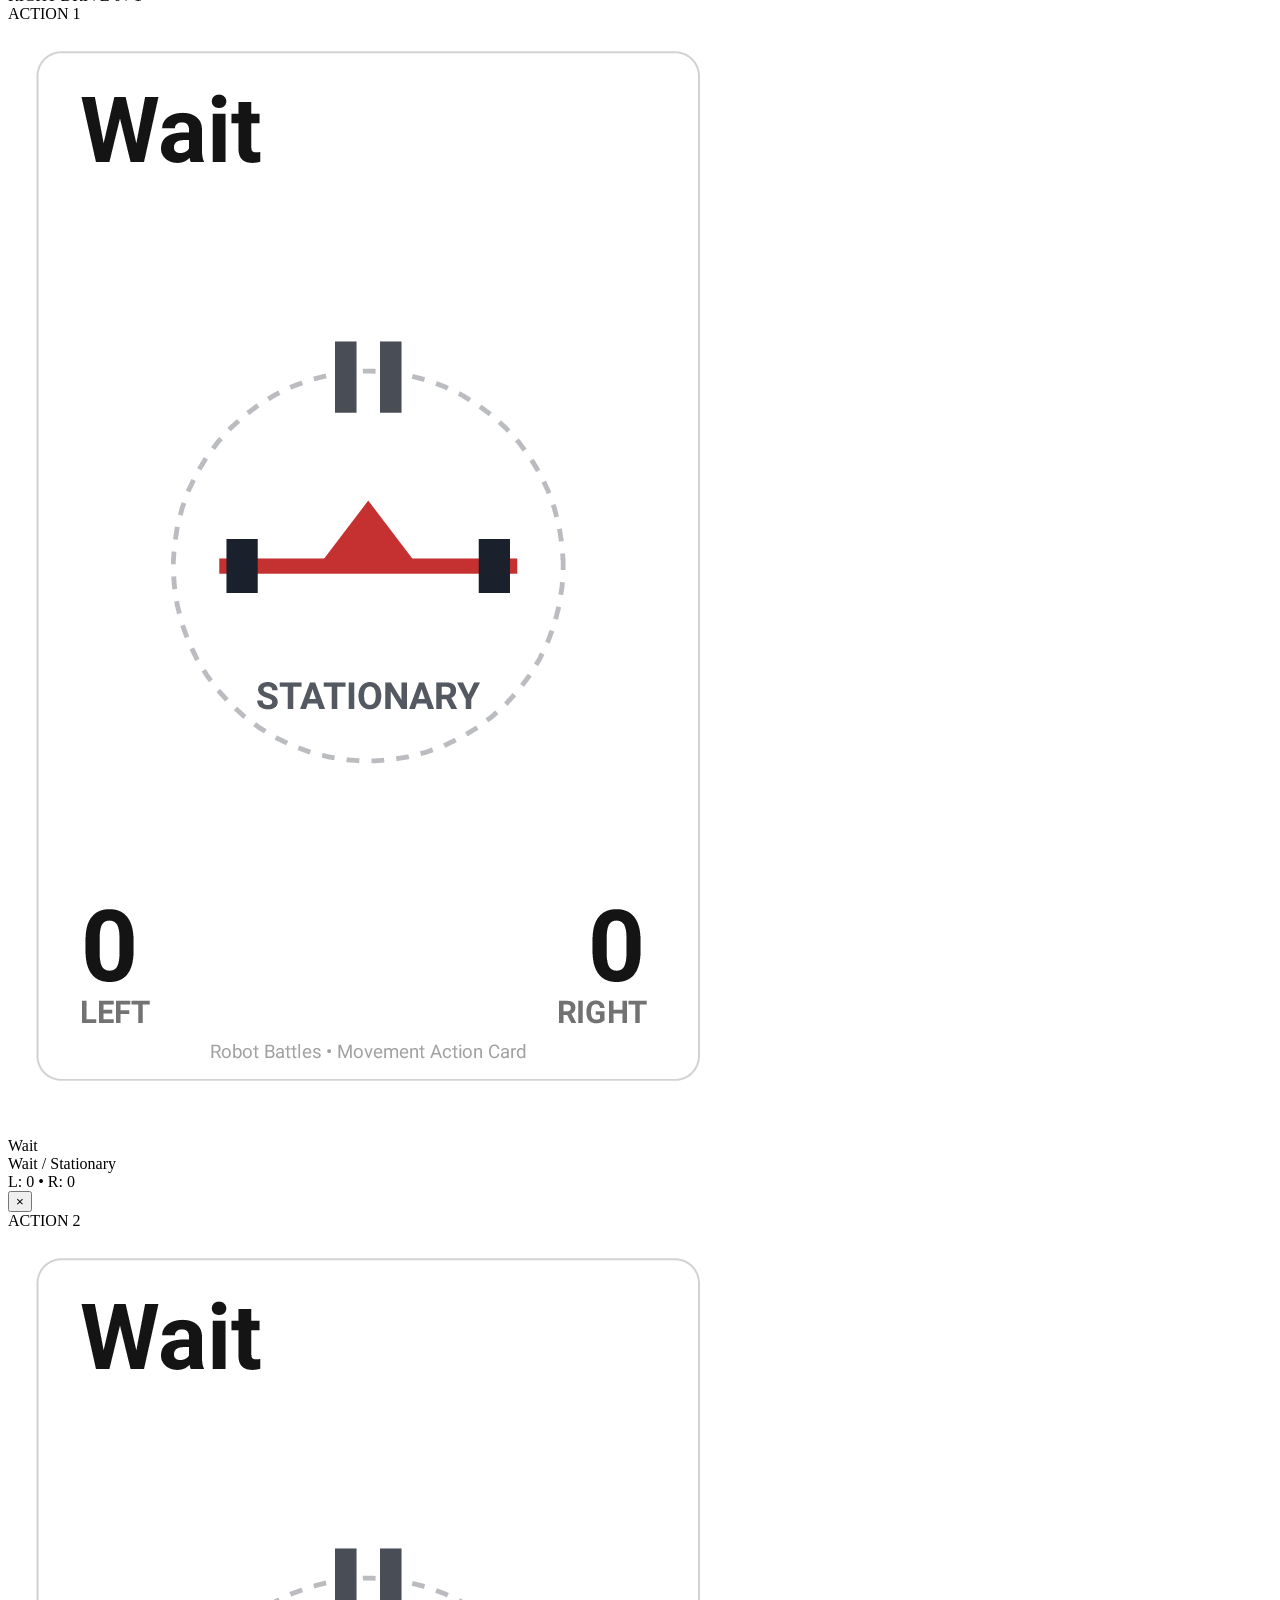
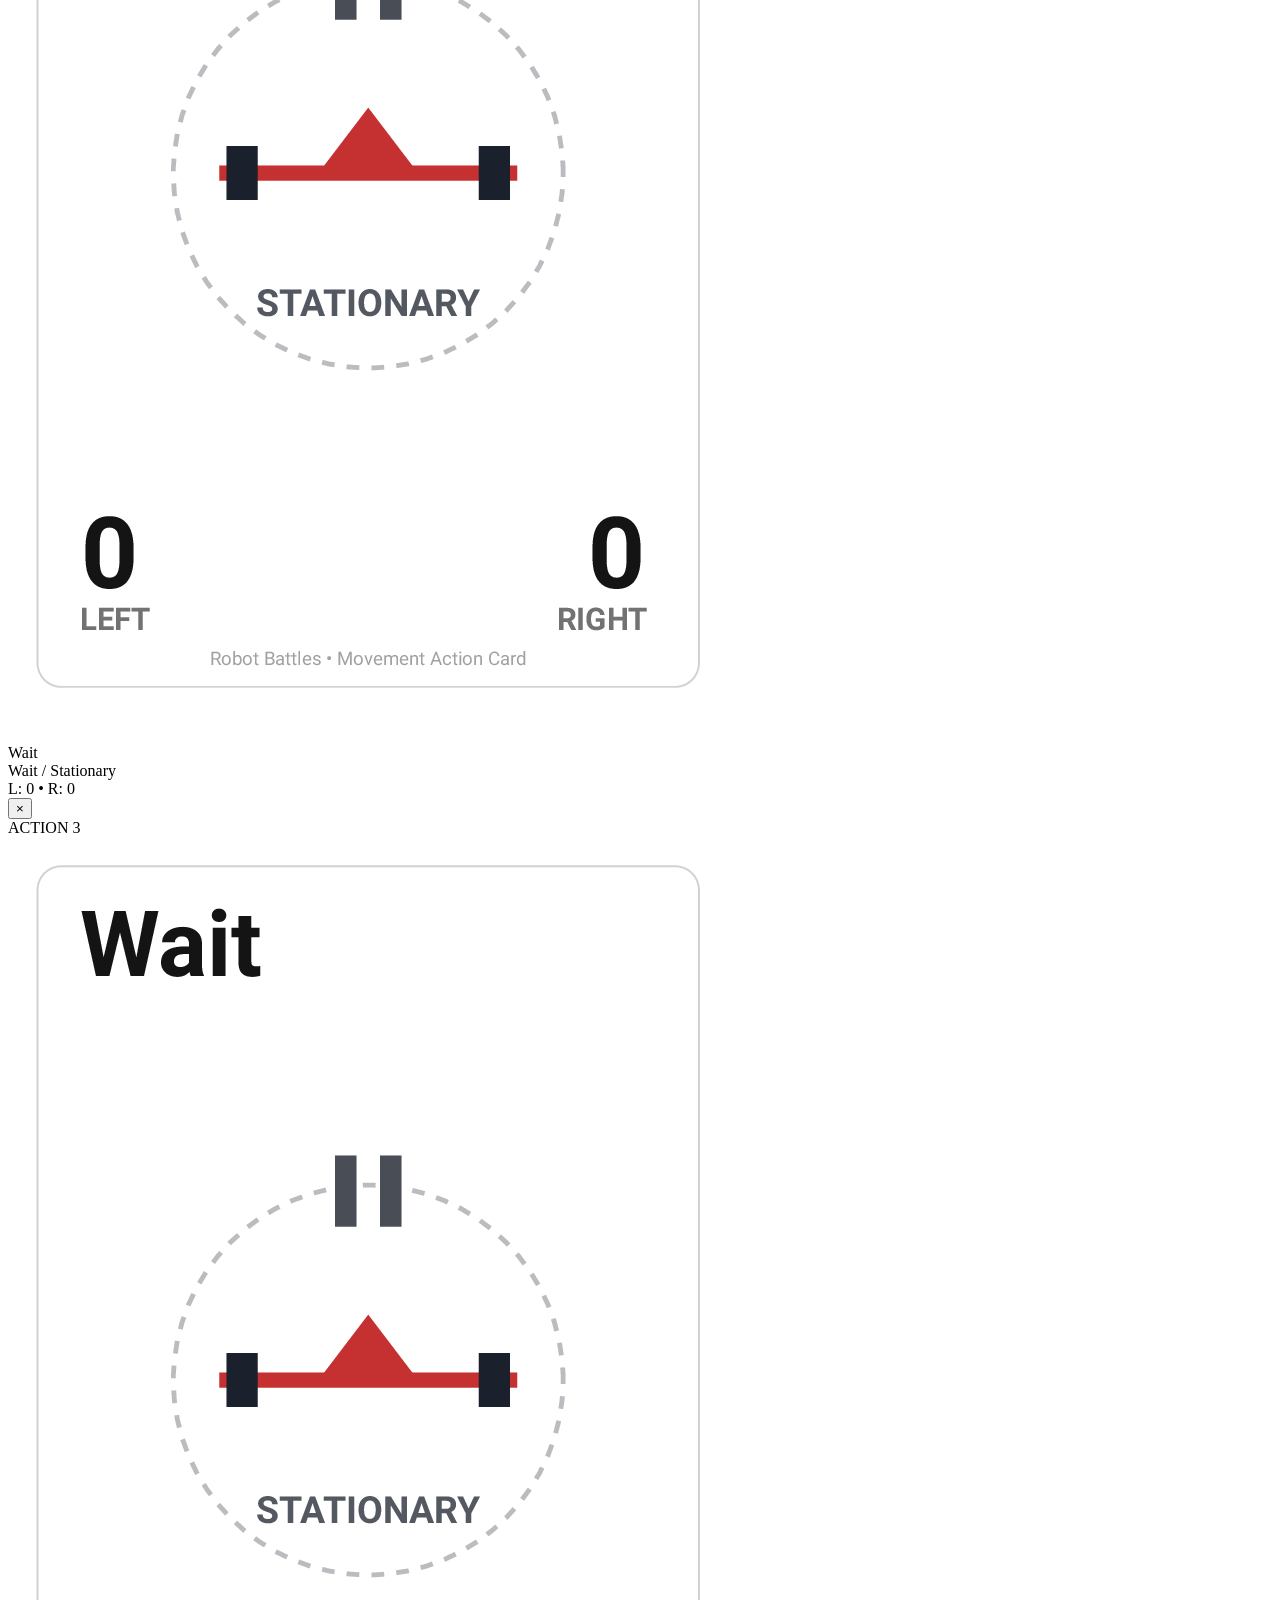
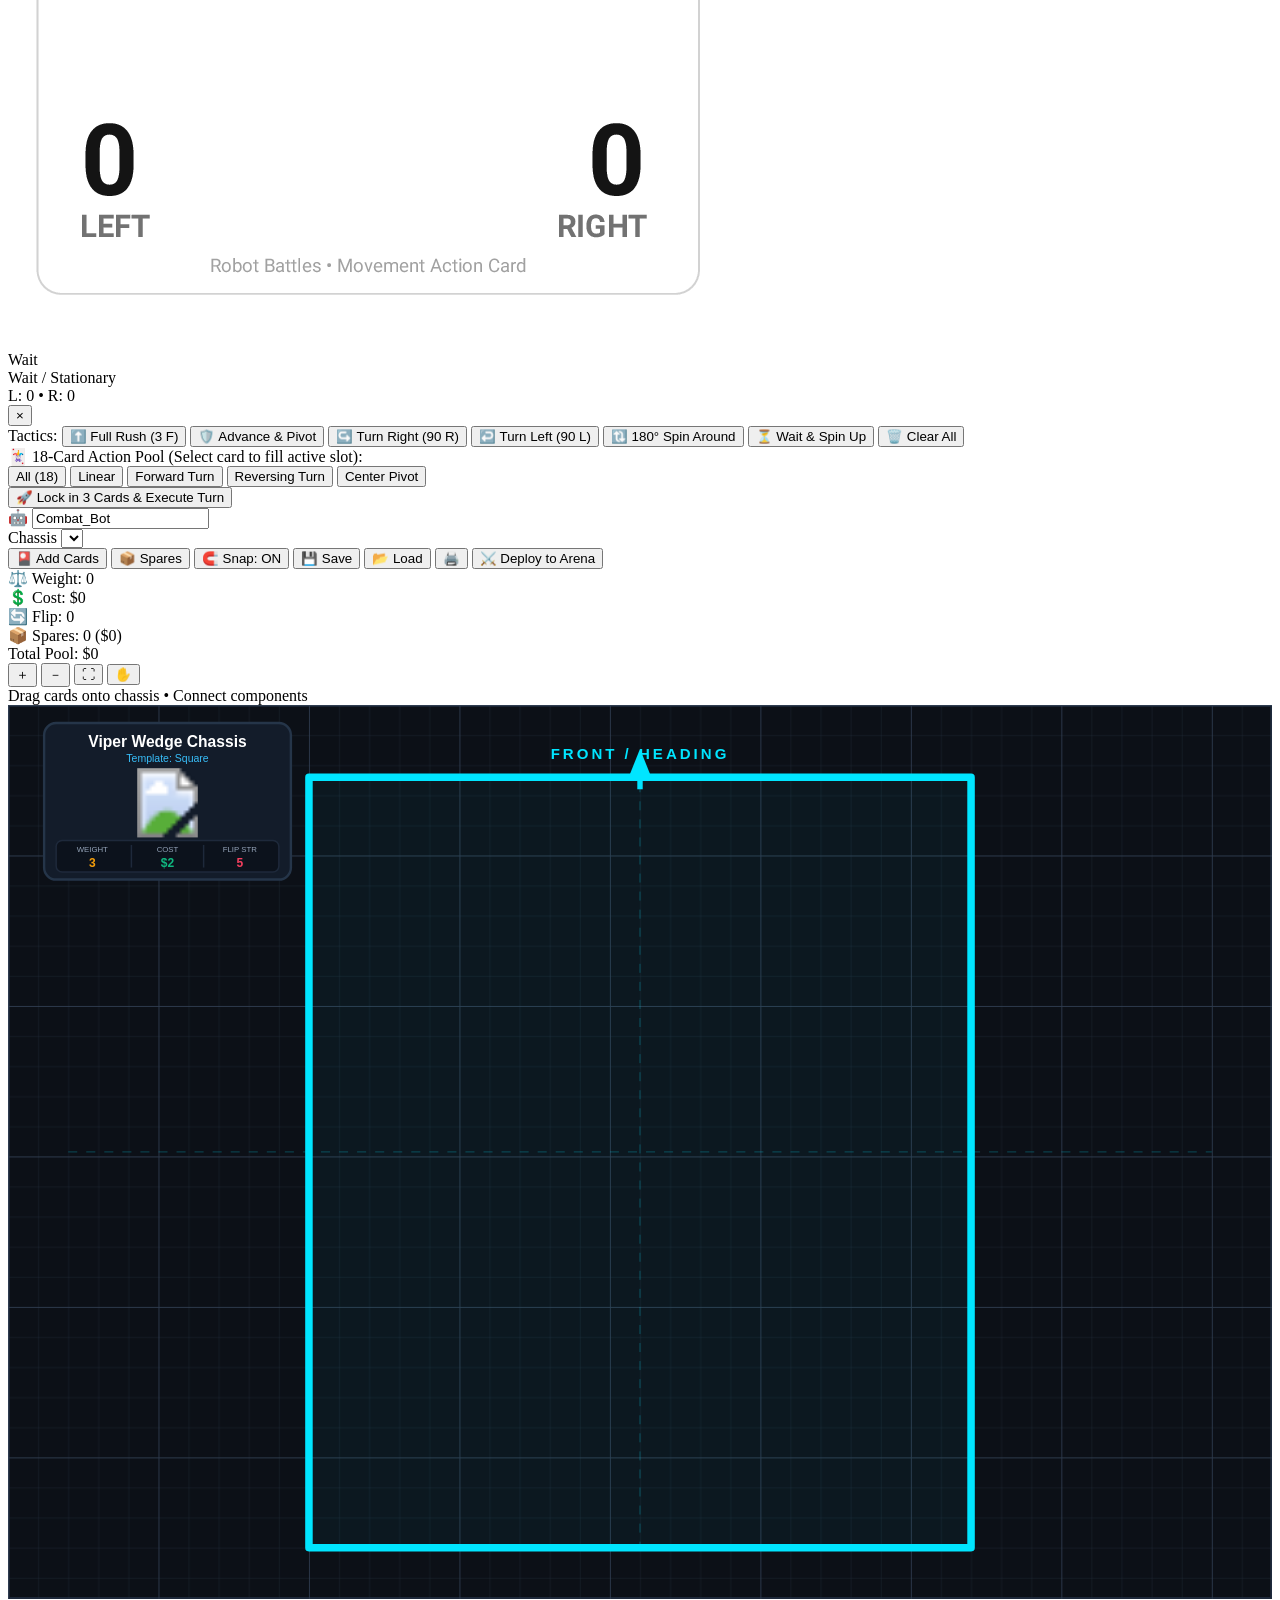
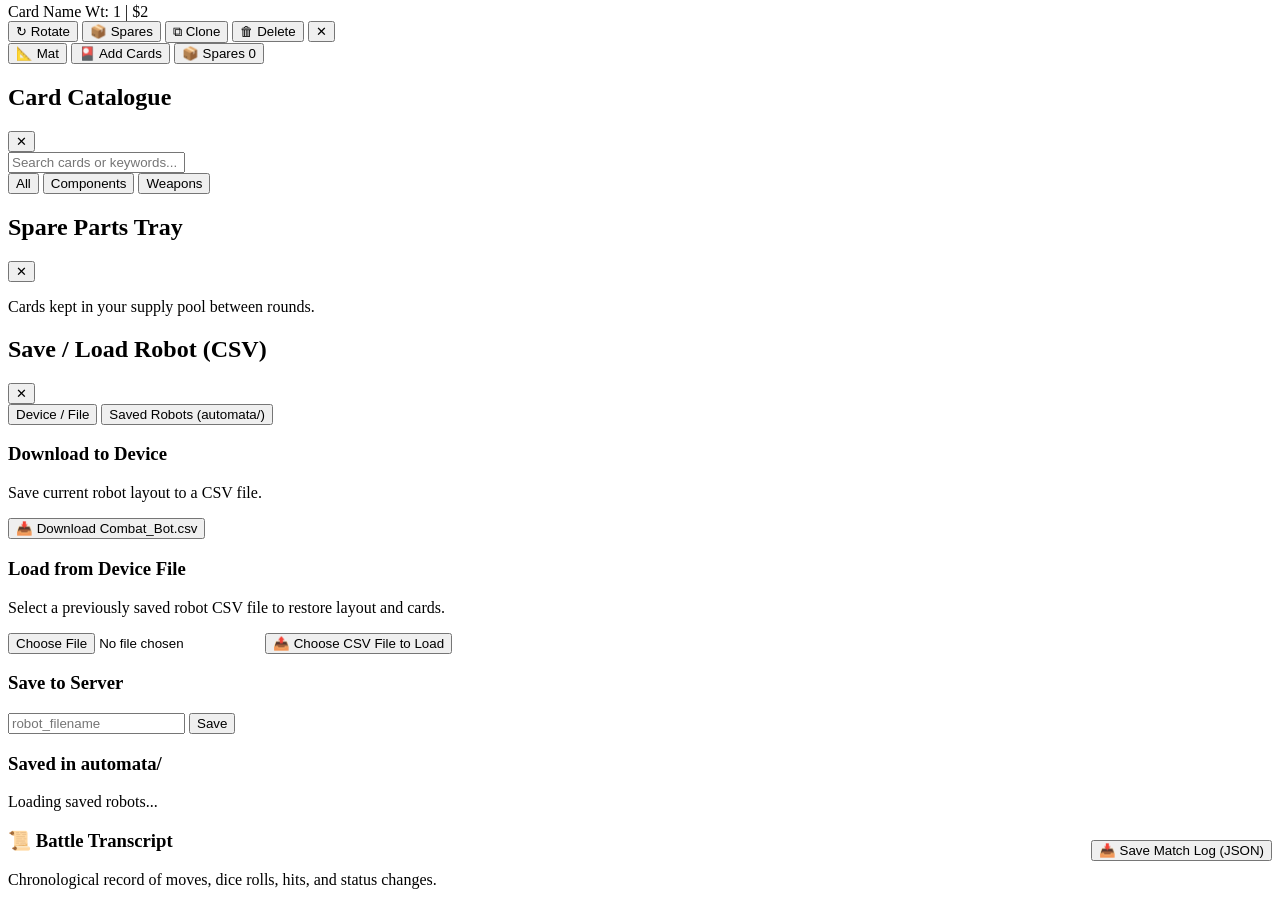
==== commit f2478501: "Overhaul playtest movement with discrete 40mm grid and 3 Action Cards planning" ====
--- a/playtest/server/static/index.html
+++ b/playtest/server/static/index.html
@@ -72,6 +72,8 @@
               <option value="Beater_wide">Beater Wide (Balanced)</option>
               <option value="Nightwing_wide">Nightwing Wide (Balanced)</option>
               <option value="Chonk">Chonk (Spin Up)</option>
+              <option value="Billet_HammerSaw">Billet HammerSaw (Flank)</option>
+              <option value="Sparrow_crusher">Sparrow Crusher (Flank)</option>
             </select>
             <label for="playcount-select" class="sr-only">Playcount / Max Rounds</label>
             <select id="playcount-select" class="select-sm" title="Playcount / Maximum Rounds (Development)">
@@ -120,9 +122,10 @@
           </div>
           <svg id="arena-svg" viewBox="0 0 800 800" preserveAspectRatio="xMidYMid meet">
             <defs>
-              <!-- Floor Grid Pattern -->
-              <pattern id="arena-grid-10" width="20" height="20" patternUnits="userSpaceOnUse">
-                <path d="M 20 0 L 0 0 0 20" fill="none" stroke="#1e293b" stroke-width="0.5"/>
+              <!-- Floor 40mm Discrete Grid Pattern -->
+              <pattern id="arena-grid-40" x="100" y="100" width="40" height="40" patternUnits="userSpaceOnUse">
+                <path d="M 40 0 L 0 0 0 40" fill="none" stroke="rgba(148, 163, 184, 0.28)" stroke-width="1.2"/>
+                <circle cx="0" cy="0" r="1.5" fill="rgba(148, 163, 184, 0.45)"/>
               </pattern>
               <!-- Hazard Yellow Hatch Pattern -->
               <pattern id="hazard-hatch" width="16" height="16" patternTransform="rotate(45 0 0)" patternUnits="userSpaceOnUse">
@@ -139,38 +142,46 @@
             </defs>
 
             <!-- 1. Background Arena Floor -->
-            <rect x="0" y="0" width="800" height="800" fill="#0a0f18" />
-            <rect x="0" y="0" width="800" height="800" fill="url(#arena-grid-10)" />
-
-            <!-- 2. Hazard Pit Zones (4 Yellow Hatched Corners) -->
-            <rect x="0" y="0" width="150" height="150" fill="url(#hazard-hatch)" opacity="0.6"/>
-            <rect x="650" y="0" width="150" height="150" fill="url(#hazard-hatch)" opacity="0.6"/>
-            <rect x="0" y="650" width="150" height="150" fill="url(#hazard-hatch)" opacity="0.6"/>
-            <rect x="650" y="650" width="150" height="150" fill="url(#hazard-hatch)" opacity="0.6"/>
+            <rect x="0" y="0" width="800" height="800" fill="#070b12" />
+
+            <!-- 2. Discrete 40mm Combat Robotics Grid (15x15 squares = 600mm x 600mm) -->
+            <rect x="100" y="100" width="600" height="600" fill="#0d1424" stroke="#334155" stroke-width="2" />
+            <rect x="100" y="100" width="600" height="600" fill="url(#arena-grid-40)" />
+
+            <!-- Dynamic Grid & Ruler Layer (coordinate numbers 1-15 & A-O) -->
+            <g id="layer-grid"></g>
+
+            <!-- 3. Hazard Pit Zones (4 Yellow Hatched Corners) -->
+            <rect x="0" y="0" width="150" height="150" fill="url(#hazard-hatch)" opacity="0.65"/>
+            <rect x="650" y="0" width="150" height="150" fill="url(#hazard-hatch)" opacity="0.65"/>
+            <rect x="0" y="650" width="150" height="150" fill="url(#hazard-hatch)" opacity="0.65"/>
+            <rect x="650" y="650" width="150" height="150" fill="url(#hazard-hatch)" opacity="0.65"/>
 
             <!-- Pit Outlines -->
-            <rect x="0" y="0" width="150" height="150" fill="none" stroke="#eab308" stroke-width="2"/>
-            <rect x="650" y="0" width="150" height="150" fill="none" stroke="#eab308" stroke-width="2"/>
-            <rect x="0" y="650" width="150" height="150" fill="none" stroke="#eab308" stroke-width="2"/>
-            <rect x="650" y="650" width="150" height="150" fill="none" stroke="#eab308" stroke-width="2"/>
-
-            <!-- 3. Red Starting Deployment Zones -->
-            <rect x="300" y="120" width="200" height="100" fill="rgba(239, 68, 68, 0.08)" stroke="#ef4444" stroke-width="1.8" stroke-dasharray="6,4" rx="4"/>
-            <text x="400" y="175" fill="rgba(239, 68, 68, 0.4)" font-size="12" font-family="sans-serif" font-weight="bold" text-anchor="middle">AUTOMATON START</text>
-
-            <rect x="300" y="580" width="200" height="100" fill="rgba(0, 229, 255, 0.08)" stroke="#00e5ff" stroke-width="1.8" stroke-dasharray="6,4" rx="4"/>
-            <text x="400" y="635" fill="rgba(0, 229, 255, 0.4)" font-size="12" font-family="sans-serif" font-weight="bold" text-anchor="middle">PLAYER START</text>
-
-            <!-- 4. Arena Perimeter Walls (Solid Black Lines with Corner Openings) -->
-            <line x1="150" y1="100" x2="650" y2="100" stroke="#475569" stroke-width="4.5" />
-            <line x1="150" y1="700" x2="650" y2="700" stroke="#475569" stroke-width="4.5" />
-            <line x1="100" y1="150" x2="100" y2="650" stroke="#475569" stroke-width="4.5" />
-            <line x1="700" y1="150" x2="700" y2="650" stroke="#475569" stroke-width="4.5" />
-
-            <line x1="400" y1="100" x2="400" y2="700" stroke="#334155" stroke-width="0.8" stroke-dasharray="4,4" opacity="0.4"/>
-            <line x1="100" y1="400" x2="700" y2="400" stroke="#334155" stroke-width="0.8" stroke-dasharray="4,4" opacity="0.4"/>
+            <rect x="0" y="0" width="150" height="150" fill="none" stroke="#eab308" stroke-width="2.5"/>
+            <rect x="650" y="0" width="150" height="150" fill="none" stroke="#eab308" stroke-width="2.5"/>
+            <rect x="0" y="650" width="150" height="150" fill="none" stroke="#eab308" stroke-width="2.5"/>
+            <rect x="650" y="650" width="150" height="150" fill="none" stroke="#eab308" stroke-width="2.5"/>
+
+            <!-- 4. Deployment Start Zones -->
+            <rect x="300" y="120" width="200" height="80" fill="rgba(239, 68, 68, 0.12)" stroke="#ef4444" stroke-width="1.8" stroke-dasharray="6,4" rx="4"/>
+            <text x="400" y="165" fill="rgba(239, 68, 68, 0.6)" font-size="11" font-family="sans-serif" font-weight="bold" text-anchor="middle">AUTOMATON START</text>
+
+            <rect x="300" y="600" width="200" height="80" fill="rgba(0, 229, 255, 0.12)" stroke="#00e5ff" stroke-width="1.8" stroke-dasharray="6,4" rx="4"/>
+            <text x="400" y="645" fill="rgba(0, 229, 255, 0.6)" font-size="11" font-family="sans-serif" font-weight="bold" text-anchor="middle">PLAYER START</text>
+
+            <!-- 5. Arena Perimeter Walls (Solid Slate Lines with Corner Openings) -->
+            <line x1="150" y1="100" x2="650" y2="100" stroke="#64748b" stroke-width="5" stroke-linecap="round" />
+            <line x1="150" y1="700" x2="650" y2="700" stroke="#64748b" stroke-width="5" stroke-linecap="round" />
+            <line x1="100" y1="150" x2="100" y2="650" stroke="#64748b" stroke-width="5" stroke-linecap="round" />
+            <line x1="700" y1="150" x2="700" y2="650" stroke="#64748b" stroke-width="5" stroke-linecap="round" />
+
+            <!-- Arena Centerlines -->
+            <line x1="400" y1="100" x2="400" y2="700" stroke="#475569" stroke-width="1" stroke-dasharray="4,4" opacity="0.6"/>
+            <line x1="100" y1="400" x2="700" y2="400" stroke="#475569" stroke-width="1" stroke-dasharray="4,4" opacity="0.6"/>
 
             <!-- Dynamic SVG Layers -->
+            <g id="layer-footprints"></g>
             <g id="layer-templates"></g>
             <g id="layer-ghosts"></g>
             <g id="layer-robots"></g>
@@ -179,60 +190,111 @@
           </svg>
         </div>
 
-        <!-- Turn Planning Dock -->
+        <!-- Turn Planning Dock: 3 Action Cards Interface -->
         <div class="turn-planning-dock">
+          <!-- Dock Header with Drive Budget Meters -->
           <div class="planning-header">
             <div class="planning-title-col">
-              <h3>🧭 Planning Phase: Movement Template Selection</h3>
-              <span class="planning-hint">Choose your drive values bounded by your robot's active drive count.</span>
-            </div>
-            <div id="planning-template-badge" class="planning-template-badge">📐 Straight (0, 0)</div>
-          </div>
-
-          <div class="drive-inputs-grid">
-            <!-- Left Drive Control -->
-            <div class="drive-control-box">
-              <div class="drive-box-head">
-                <span class="drive-side-label">LEFT DRIVE</span>
-                <span class="drive-number-badge" id="left-drive-val">0</span>
-              </div>
-              <div class="stepper-row">
-                <button class="btn-stepper" id="btn-left-minus">－</button>
-                <input type="range" id="left-drive-slider" class="drive-slider" min="-3" max="3" value="0" step="1">
-                <button class="btn-stepper" id="btn-left-plus">＋</button>
-              </div>
-            </div>
-
-            <!-- Right Drive Control -->
-            <div class="drive-control-box">
-              <div class="drive-box-head">
-                <span class="drive-side-label">RIGHT DRIVE</span>
-                <span class="drive-number-badge" id="right-drive-val">0</span>
-              </div>
-              <div class="stepper-row">
-                <button class="btn-stepper" id="btn-right-minus">－</button>
-                <input type="range" id="right-drive-slider" class="drive-slider" min="-3" max="3" value="0" step="1">
-                <button class="btn-stepper" id="btn-right-plus">＋</button>
-              </div>
-            </div>
-          </div>
-
-          <!-- Quick Template Preset Tracks -->
+              <h3>🧭 Planning Phase: 3 Action Cards</h3>
+              <span class="planning-hint">Select 3 Action Cards for this round. Guaranteed base drive of 1 each side even if damaged.</span>
+            </div>
+            <div class="drive-budget-container">
+              <div class="budget-meter-pill" id="budget-pill-left">
+                <span class="meter-label">LEFT DRIVE</span>
+                <span class="meter-val" id="budget-left-spent">0</span>
+                <span class="meter-sep">/</span>
+                <span class="meter-max" id="budget-left-max">1</span>
+                <div class="budget-bar-track">
+                  <div class="budget-bar-fill" id="budget-bar-left" style="width: 0%"></div>
+                </div>
+              </div>
+              <div class="budget-meter-pill" id="budget-pill-right">
+                <span class="meter-label">RIGHT DRIVE</span>
+                <span class="meter-val" id="budget-right-spent">0</span>
+                <span class="meter-sep">/</span>
+                <span class="meter-max" id="budget-right-max">1</span>
+                <div class="budget-bar-track">
+                  <div class="budget-bar-fill" id="budget-bar-right" style="width: 0%"></div>
+                </div>
+              </div>
+            </div>
+          </div>
+
+          <!-- 3 Selected Action Card Slots -->
+          <div class="action-card-slots-row" id="action-card-slots">
+            <div class="action-slot-card active" data-slot="0">
+              <div class="slot-badge">ACTION 1</div>
+              <div class="slot-card-preview">
+                <img class="slot-card-img" src="/CardImages/Action_Wait.png" alt="Wait" onerror="this.style.display='none'">
+                <div class="slot-card-code">Wait</div>
+              </div>
+              <div class="slot-card-info">
+                <div class="slot-card-name">Wait / Stationary</div>
+                <div class="slot-card-cost">L: 0 • R: 0</div>
+              </div>
+              <button class="btn-clear-slot" title="Clear slot (Set to Wait)">×</button>
+            </div>
+
+            <div class="action-slot-card" data-slot="1">
+              <div class="slot-badge">ACTION 2</div>
+              <div class="slot-card-preview">
+                <img class="slot-card-img" src="/CardImages/Action_Wait.png" alt="Wait" onerror="this.style.display='none'">
+                <div class="slot-card-code">Wait</div>
+              </div>
+              <div class="slot-card-info">
+                <div class="slot-card-name">Wait / Stationary</div>
+                <div class="slot-card-cost">L: 0 • R: 0</div>
+              </div>
+              <button class="btn-clear-slot" title="Clear slot (Set to Wait)">×</button>
+            </div>
+
+            <div class="action-slot-card" data-slot="2">
+              <div class="slot-badge">ACTION 3</div>
+              <div class="slot-card-preview">
+                <img class="slot-card-img" src="/CardImages/Action_Wait.png" alt="Wait" onerror="this.style.display='none'">
+                <div class="slot-card-code">Wait</div>
+              </div>
+              <div class="slot-card-info">
+                <div class="slot-card-name">Wait / Stationary</div>
+                <div class="slot-card-cost">L: 0 • R: 0</div>
+              </div>
+              <button class="btn-clear-slot" title="Clear slot (Set to Wait)">×</button>
+            </div>
+          </div>
+
+          <!-- Tactical Presets -->
           <div class="presets-row">
-            <span class="preset-label">Templates:</span>
-            <button class="btn-preset" data-preset="forward">⬆️ Straight Max</button>
-            <button class="btn-preset" data-preset="curve-left">↖️ Curve Left</button>
-            <button class="btn-preset" data-preset="curve-right">↗️ Curve Right</button>
-            <button class="btn-preset" data-preset="pivot-left">🔄 Pivot Left</button>
-            <button class="btn-preset" data-preset="pivot-right">🔃 Pivot Right</button>
-            <button class="btn-preset" data-preset="reverse">⬇️ Reverse</button>
-            <button class="btn-preset" data-preset="stop">⏹️ Stop</button>
+            <span class="preset-label">Tactics:</span>
+            <button class="btn-preset" data-preset="rush">⬆️ Full Rush (3 F)</button>
+            <button class="btn-preset" data-preset="advance-pivot">🛡️ Advance & Pivot</button>
+            <button class="btn-preset" data-preset="turn-right">↪️ Turn Right (90 R)</button>
+            <button class="btn-preset" data-preset="turn-left">↩️ Turn Left (90 L)</button>
+            <button class="btn-preset" data-preset="spin-180">🔃 180° Spin Around</button>
+            <button class="btn-preset" data-preset="wait">⏳ Wait & Spin Up</button>
+            <button class="btn-preset" data-preset="clear">🗑️ Clear All</button>
+          </div>
+
+          <!-- Action Card Drawer / Picker -->
+          <div class="action-card-drawer-section">
+            <div class="drawer-header">
+              <span class="drawer-title">🃏 18-Card Action Pool (Select card to fill active slot):</span>
+              <div class="drawer-filters">
+                <button class="btn-filter-cat active" data-cat="all">All (18)</button>
+                <button class="btn-filter-cat" data-cat="linear">Linear</button>
+                <button class="btn-filter-cat" data-cat="turn">Forward Turn</button>
+                <button class="btn-filter-cat" data-cat="reverse_turn">Reversing Turn</button>
+                <button class="btn-filter-cat" data-cat="pivot">Center Pivot</button>
+              </div>
+            </div>
+            <div class="action-cards-grid" id="action-cards-grid">
+              <!-- Dynamically populated from /api/action_cards -->
+            </div>
           </div>
 
           <!-- Execute Button -->
           <div class="execute-row">
             <button id="btn-execute-turn" class="btn btn-big btn-primary">
-              🚀 Lock in Drive & Execute Turn
+              🚀 Lock in 3 Cards & Execute Turn
             </button>
           </div>
         </div>
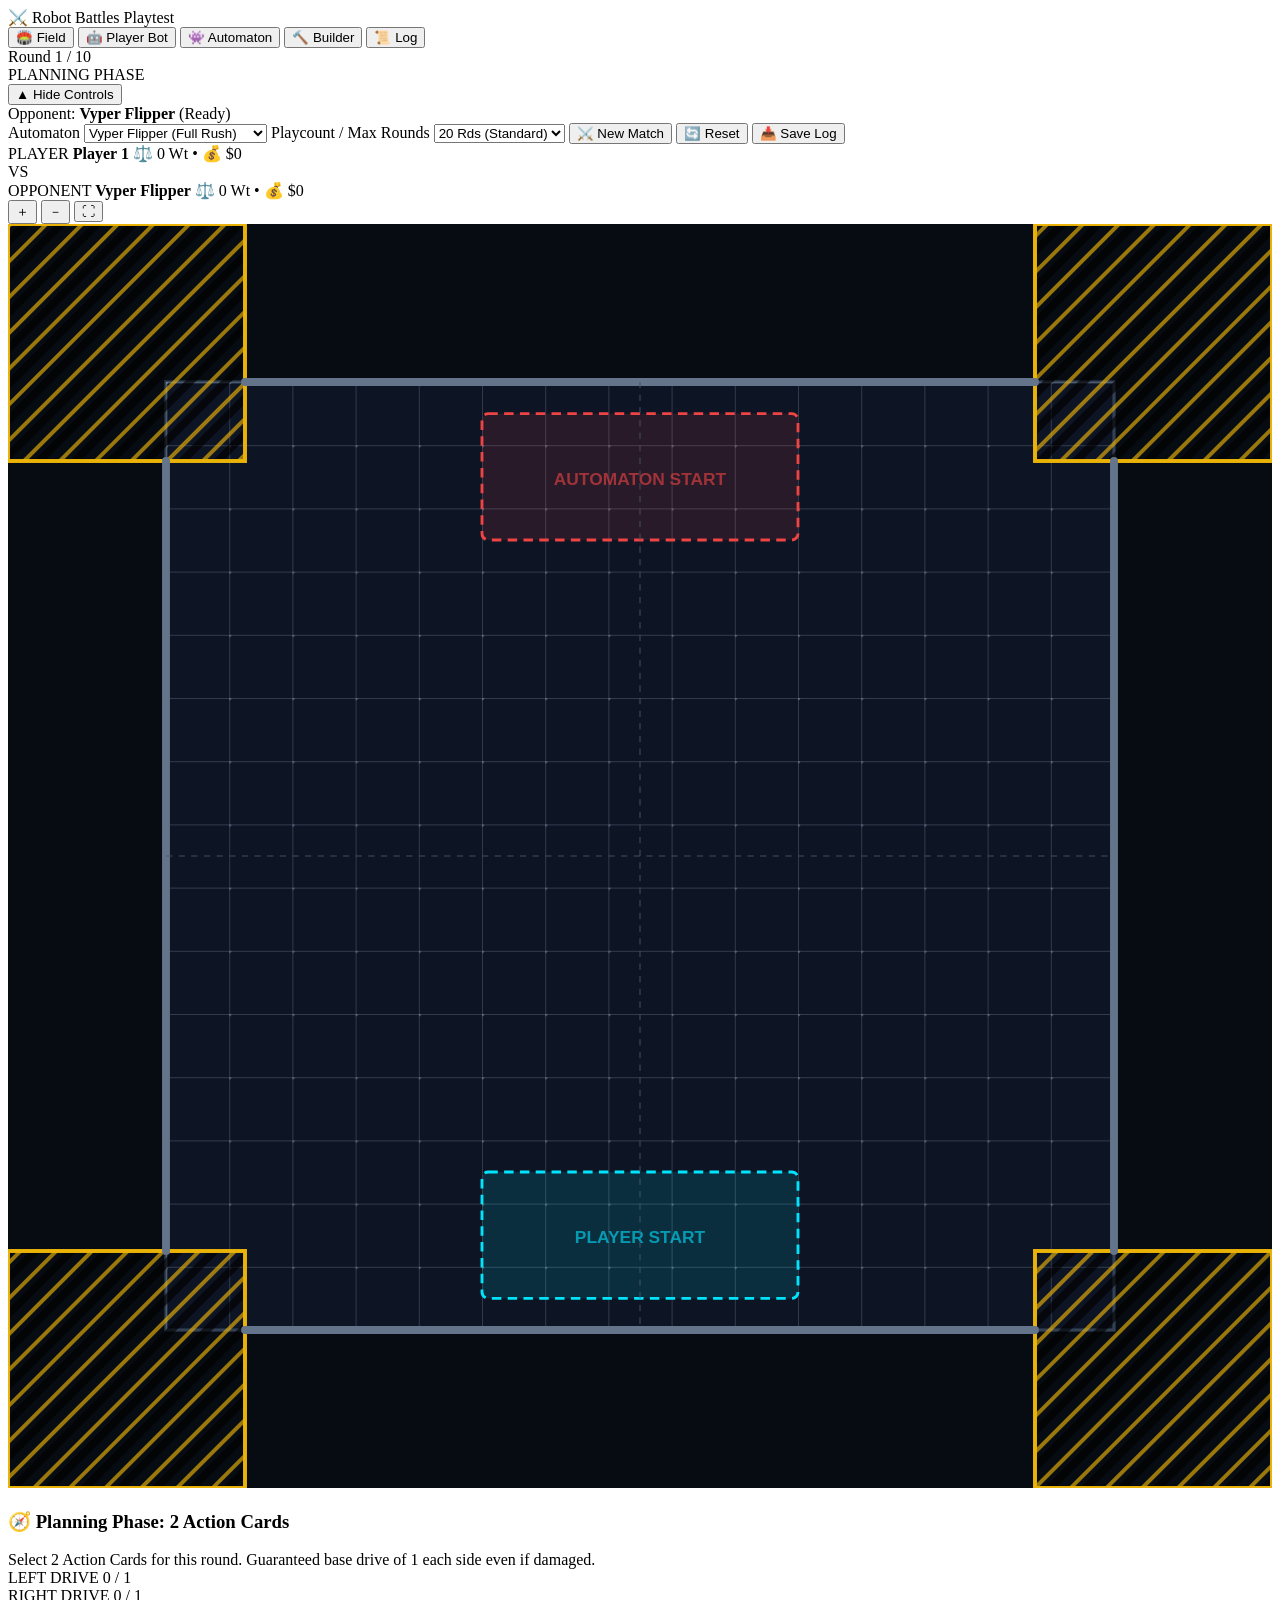
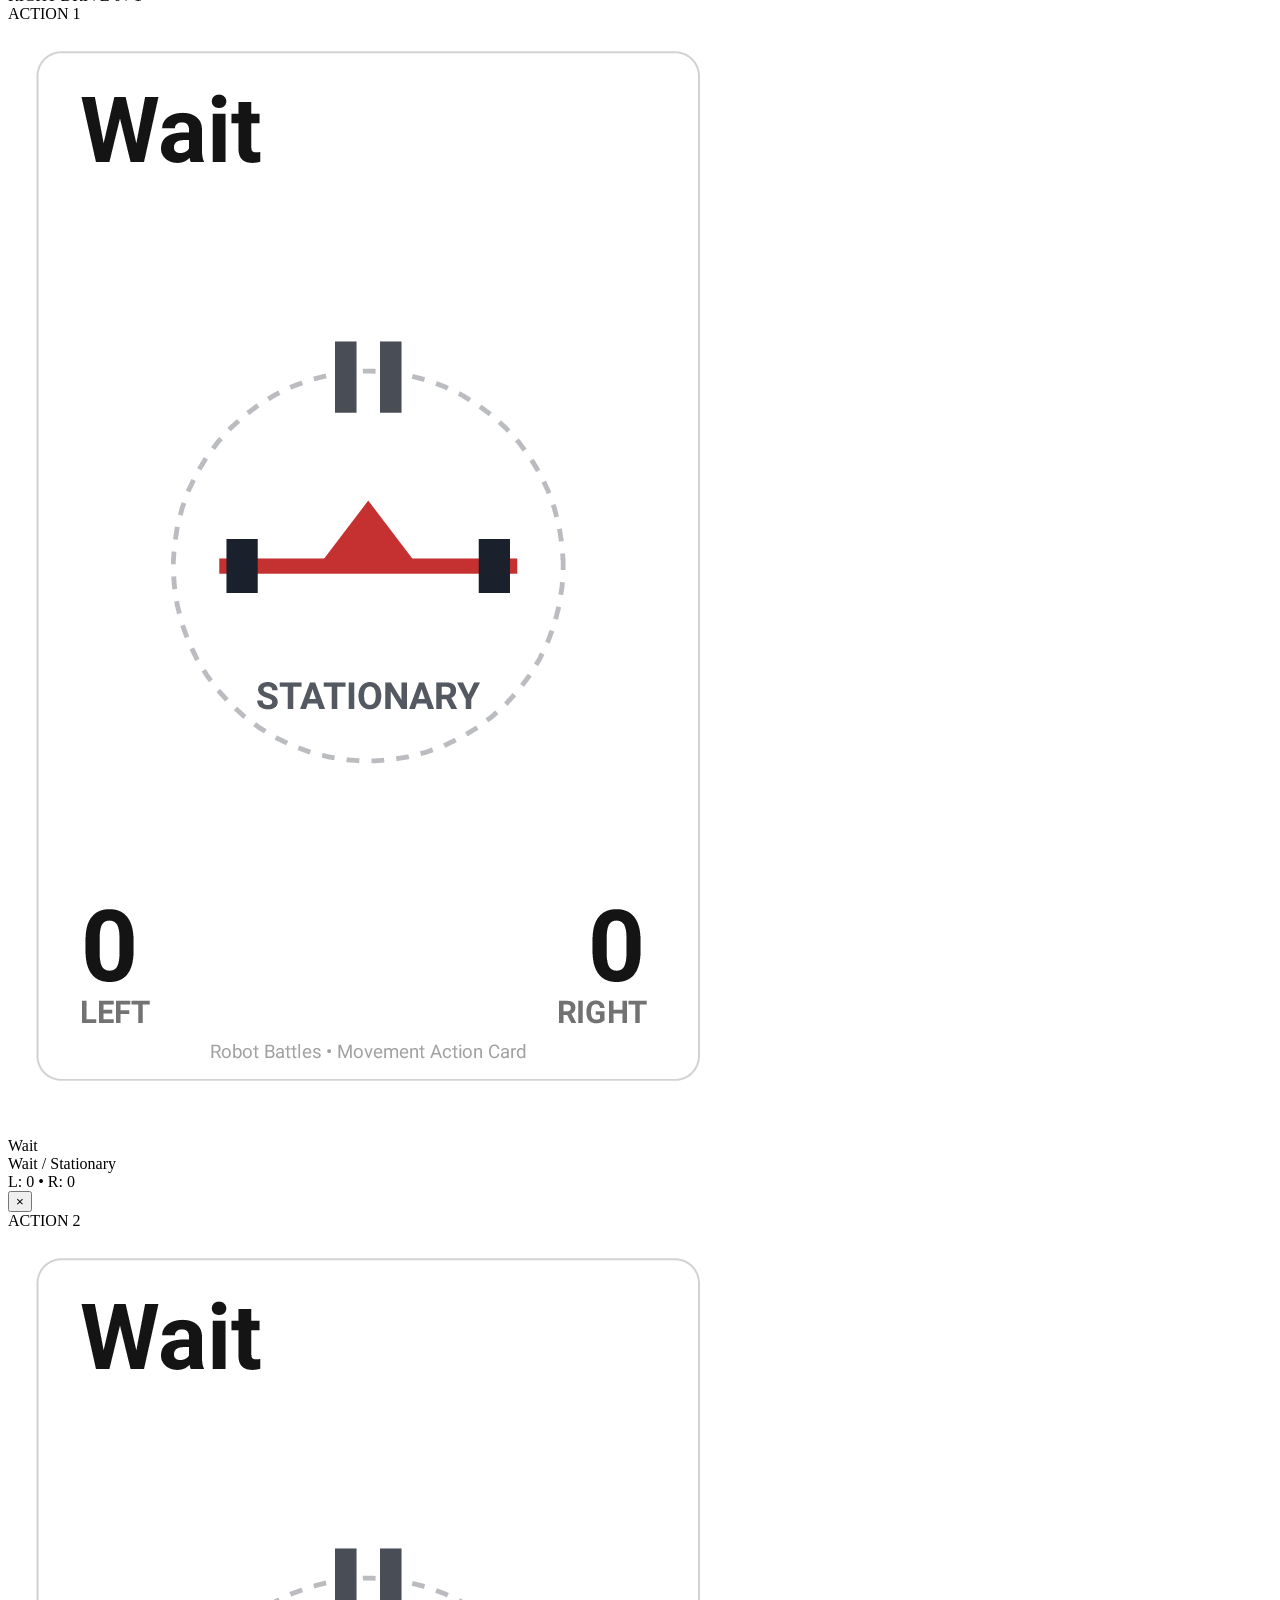
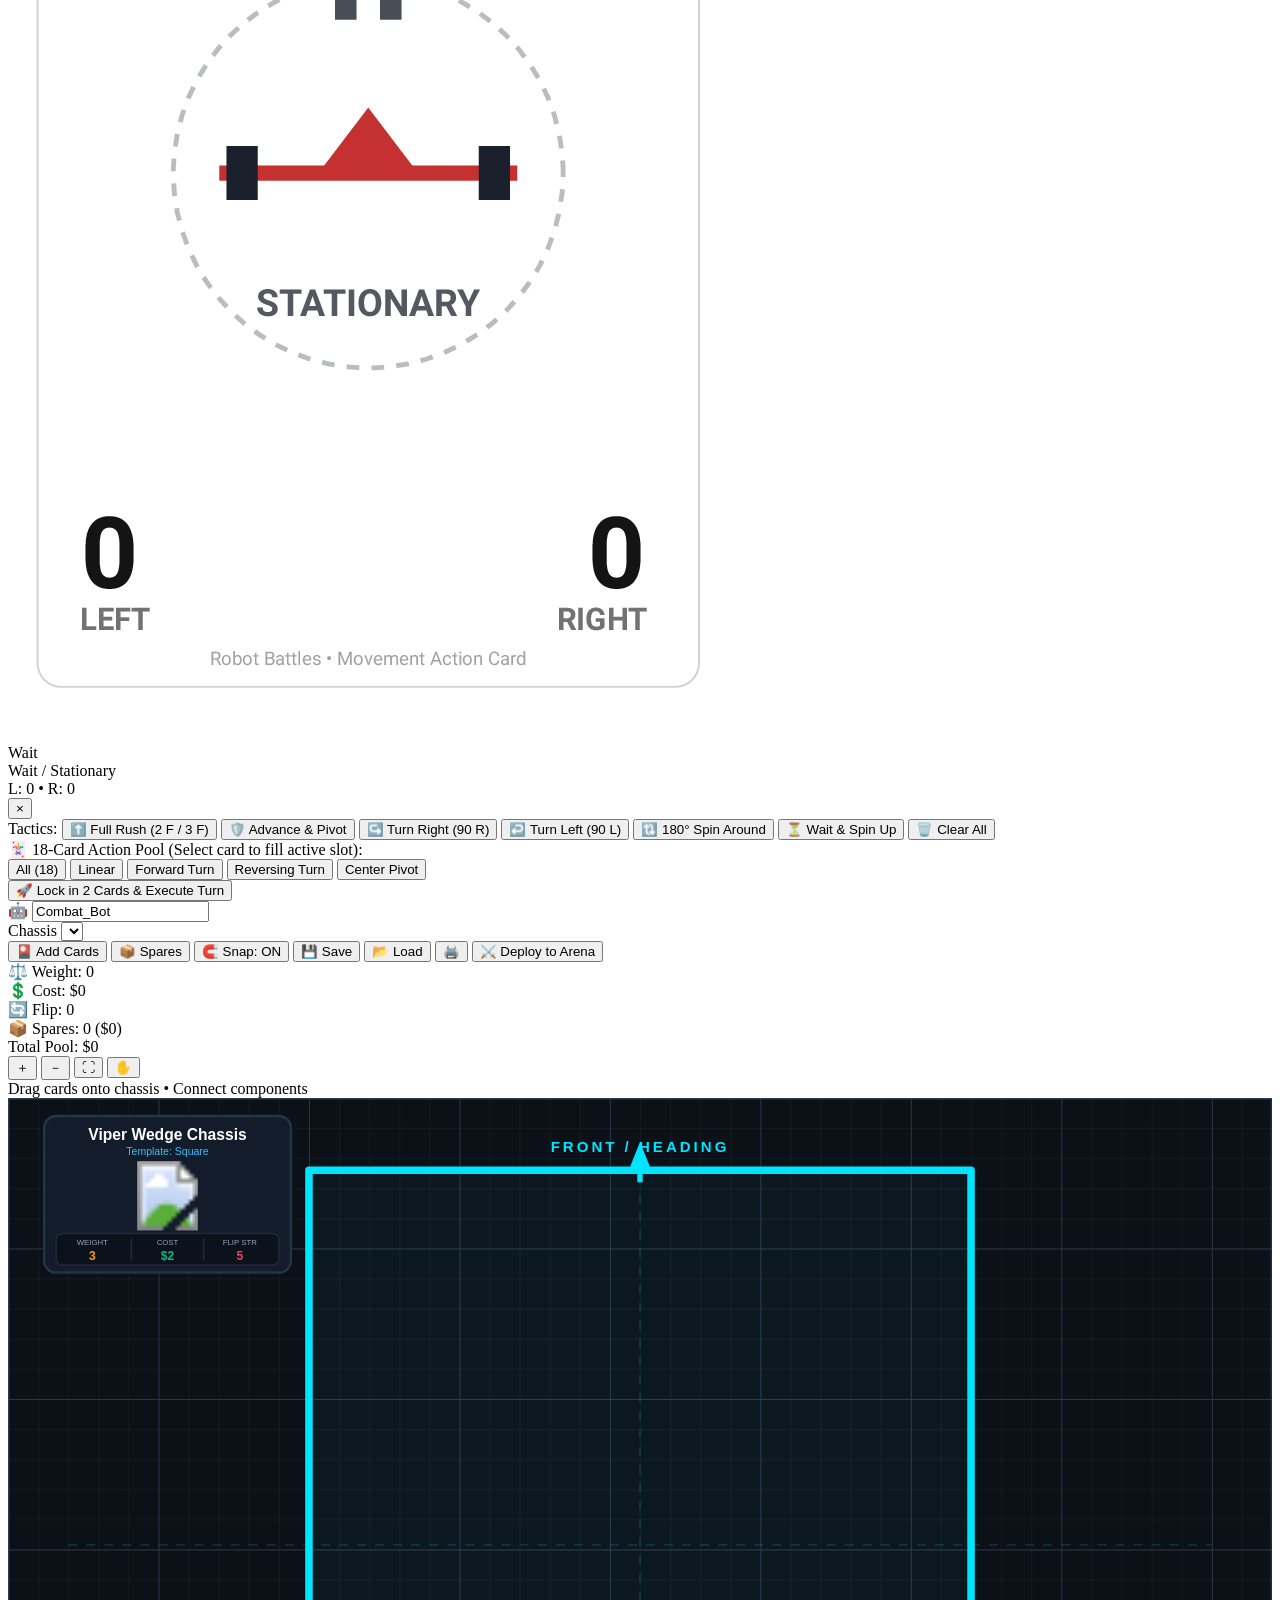
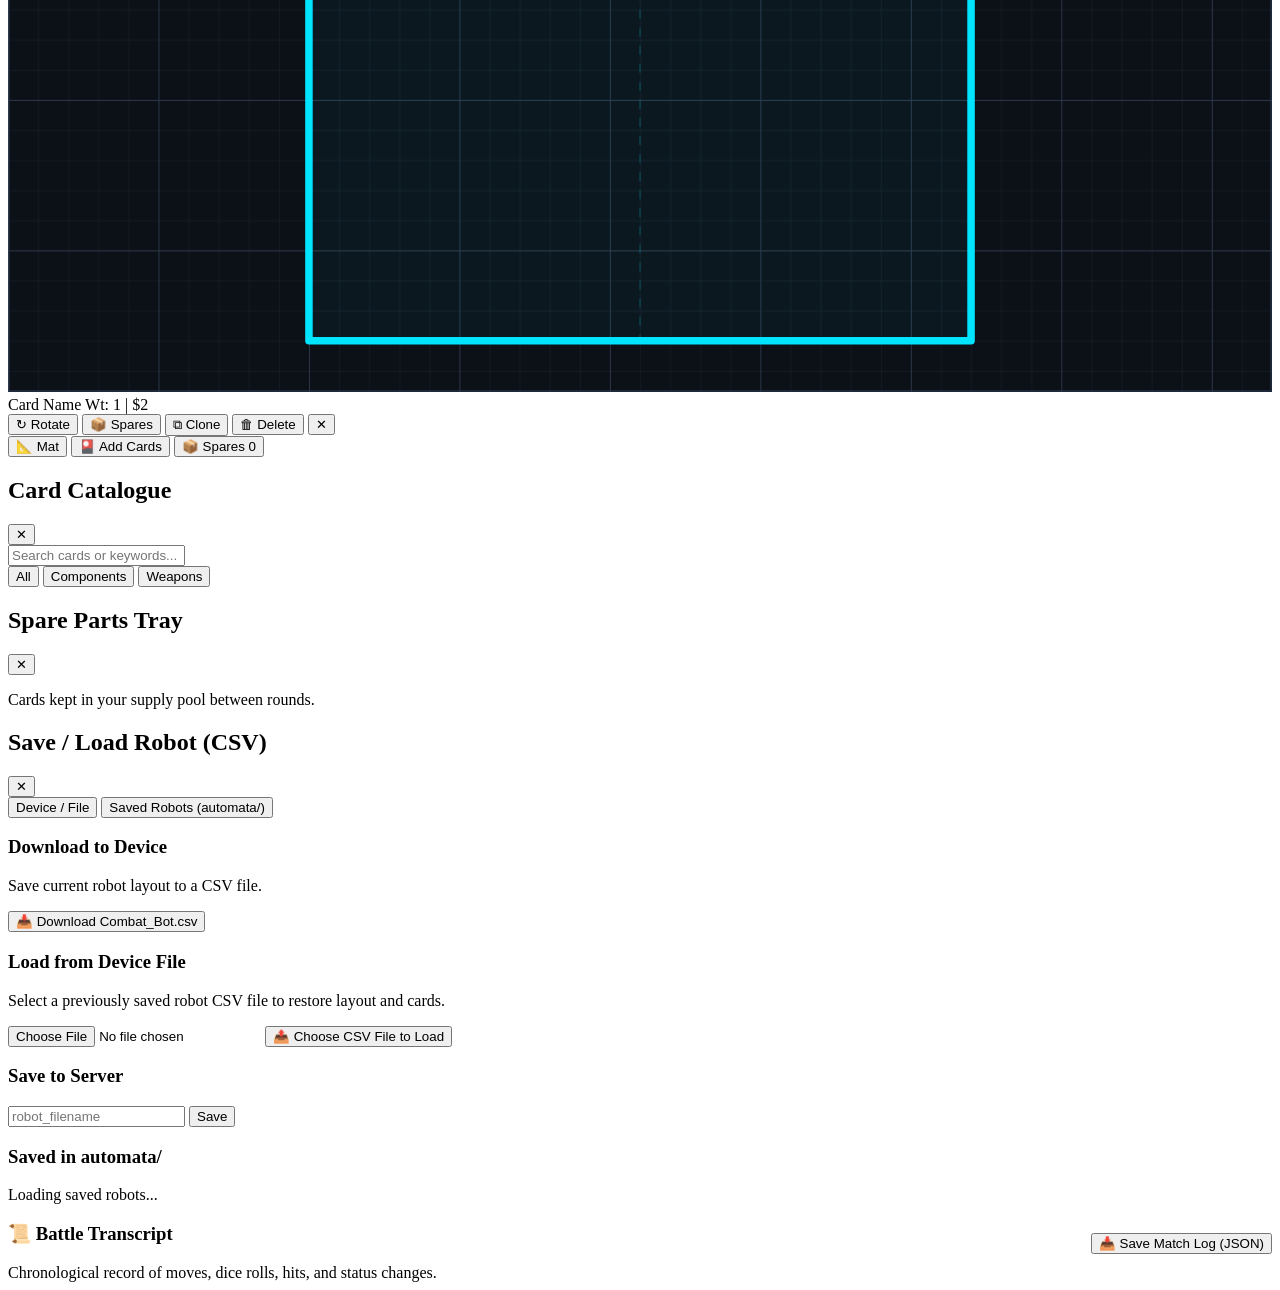
==== commit a492e63f: "Change Action Card planning and resolution from 3 cards to 2 cards per turn" ====
--- a/playtest/server/static/index.html
+++ b/playtest/server/static/index.html
@@ -190,13 +190,13 @@
           </svg>
         </div>
 
-        <!-- Turn Planning Dock: 3 Action Cards Interface -->
+        <!-- Turn Planning Dock: 2 Action Cards Interface -->
         <div class="turn-planning-dock">
           <!-- Dock Header with Drive Budget Meters -->
           <div class="planning-header">
             <div class="planning-title-col">
-              <h3>🧭 Planning Phase: 3 Action Cards</h3>
-              <span class="planning-hint">Select 3 Action Cards for this round. Guaranteed base drive of 1 each side even if damaged.</span>
+              <h3>🧭 Planning Phase: 2 Action Cards</h3>
+              <span class="planning-hint">Select 2 Action Cards for this round. Guaranteed base drive of 1 each side even if damaged.</span>
             </div>
             <div class="drive-budget-container">
               <div class="budget-meter-pill" id="budget-pill-left">
@@ -220,7 +220,16 @@
             </div>
           </div>
 
-          <!-- 3 Selected Action Card Slots -->
+          <!-- Supply Shortfall Choice Dock -->
+          <div class="supply-shortfall-dock" id="supply-shortfall-dock" style="display: none;">
+            <div class="shortfall-header">
+              <span class="shortfall-badge">⚠️ SUPPLY SHORTFALL</span>
+              <span class="shortfall-hint">Available power is insufficient for all connected components. Select which components receive supply this round:</span>
+            </div>
+            <div class="shortfall-components-list" id="shortfall-components-list"></div>
+          </div>
+
+          <!-- 2 Selected Action Card Slots -->
           <div class="action-card-slots-row" id="action-card-slots">
             <div class="action-slot-card active" data-slot="0">
               <div class="slot-badge">ACTION 1</div>
@@ -247,25 +256,12 @@
               </div>
               <button class="btn-clear-slot" title="Clear slot (Set to Wait)">×</button>
             </div>
-
-            <div class="action-slot-card" data-slot="2">
-              <div class="slot-badge">ACTION 3</div>
-              <div class="slot-card-preview">
-                <img class="slot-card-img" src="/CardImages/Action_Wait.png" alt="Wait" onerror="this.style.display='none'">
-                <div class="slot-card-code">Wait</div>
-              </div>
-              <div class="slot-card-info">
-                <div class="slot-card-name">Wait / Stationary</div>
-                <div class="slot-card-cost">L: 0 • R: 0</div>
-              </div>
-              <button class="btn-clear-slot" title="Clear slot (Set to Wait)">×</button>
-            </div>
           </div>
 
           <!-- Tactical Presets -->
           <div class="presets-row">
             <span class="preset-label">Tactics:</span>
-            <button class="btn-preset" data-preset="rush">⬆️ Full Rush (3 F)</button>
+            <button class="btn-preset" data-preset="rush">⬆️ Full Rush (2 F / 3 F)</button>
             <button class="btn-preset" data-preset="advance-pivot">🛡️ Advance & Pivot</button>
             <button class="btn-preset" data-preset="turn-right">↪️ Turn Right (90 R)</button>
             <button class="btn-preset" data-preset="turn-left">↩️ Turn Left (90 L)</button>
@@ -294,7 +290,7 @@
           <!-- Execute Button -->
           <div class="execute-row">
             <button id="btn-execute-turn" class="btn btn-big btn-primary">
-              🚀 Lock in 3 Cards & Execute Turn
+              🚀 Lock in 2 Cards & Execute Turn
             </button>
           </div>
         </div>
